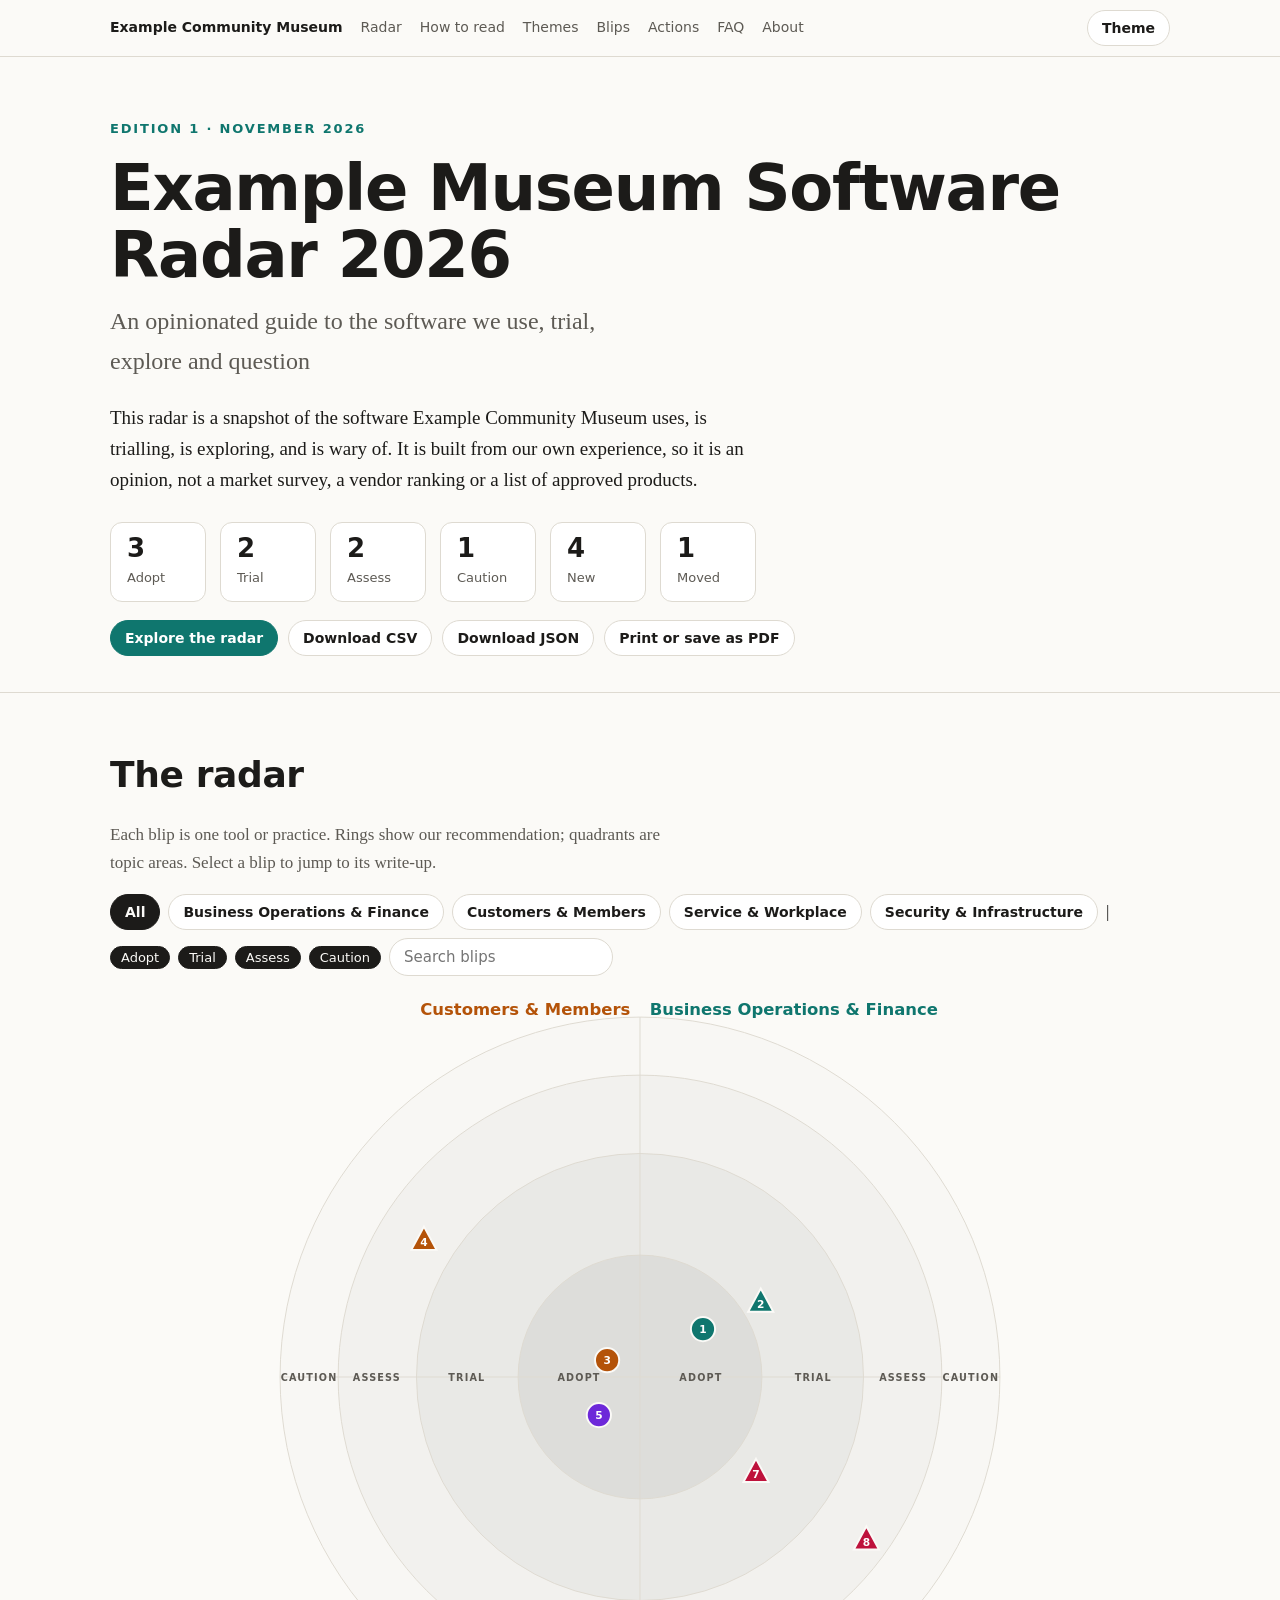
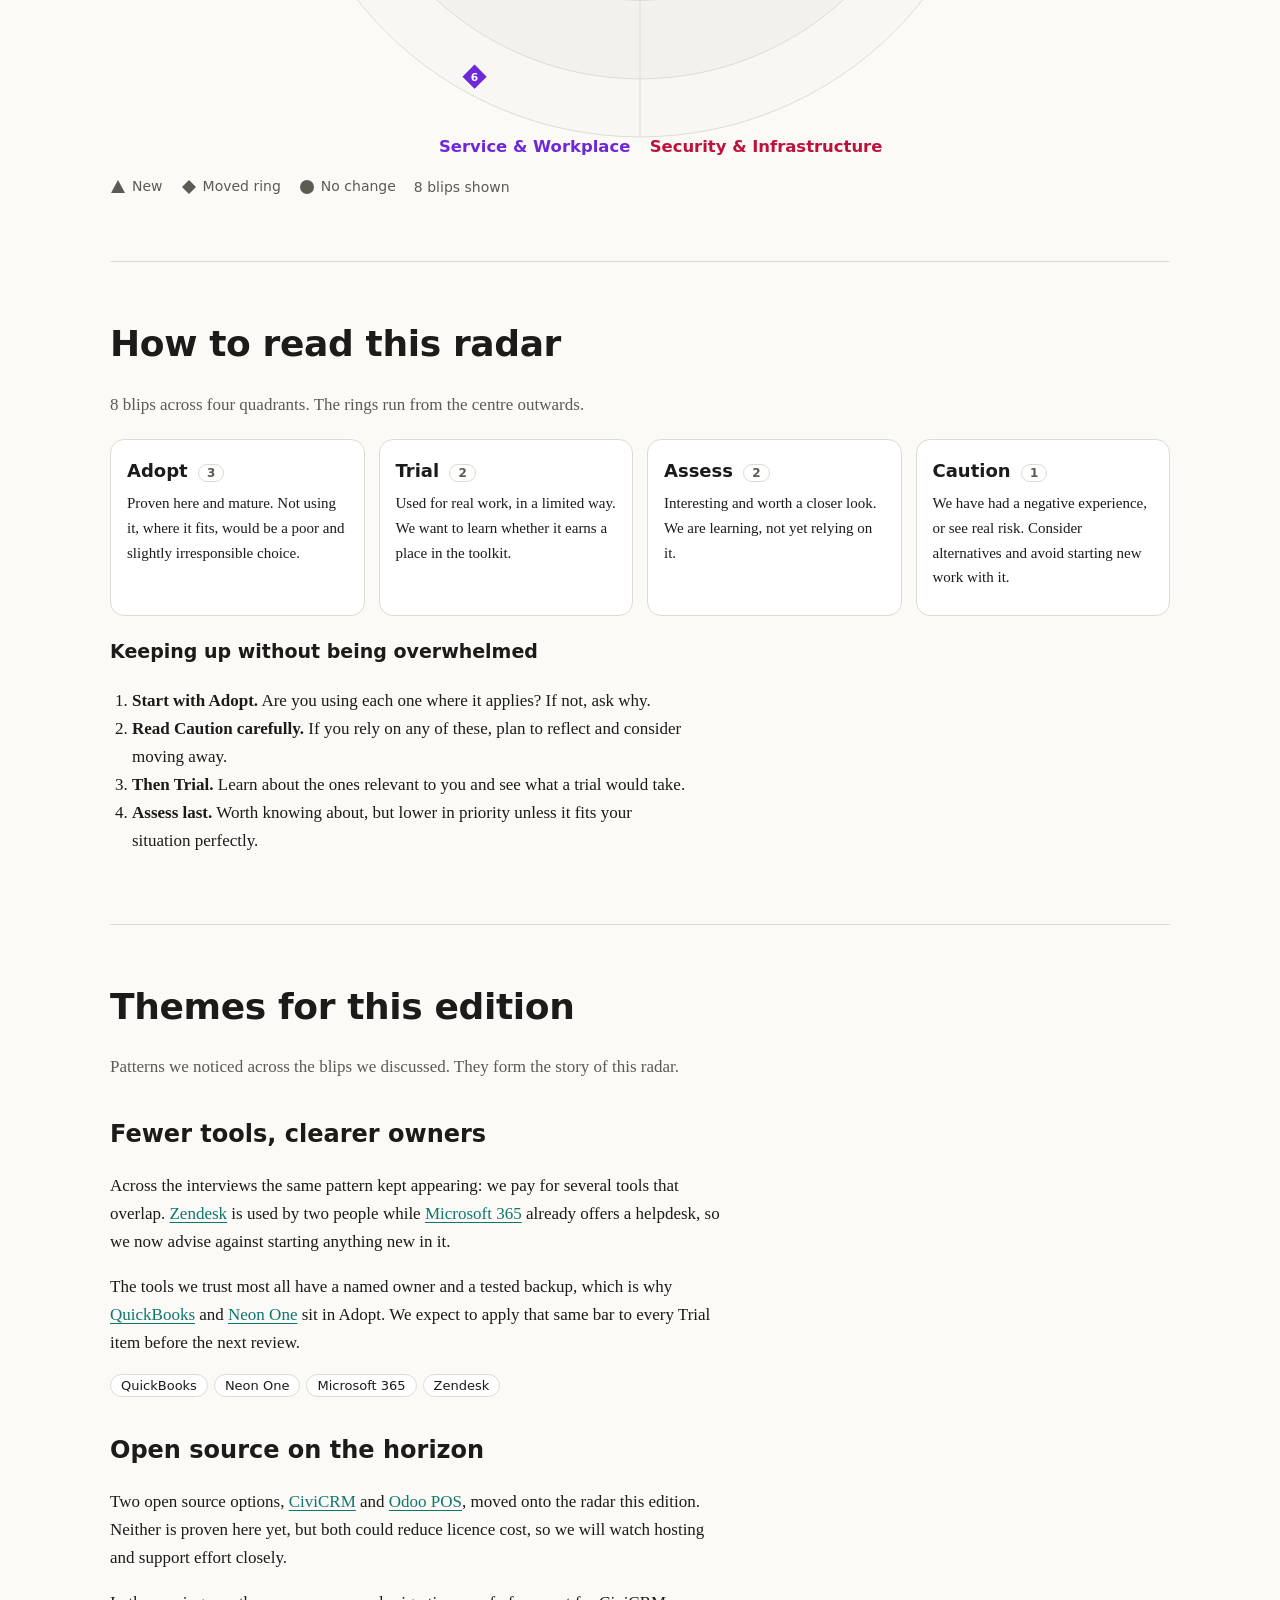
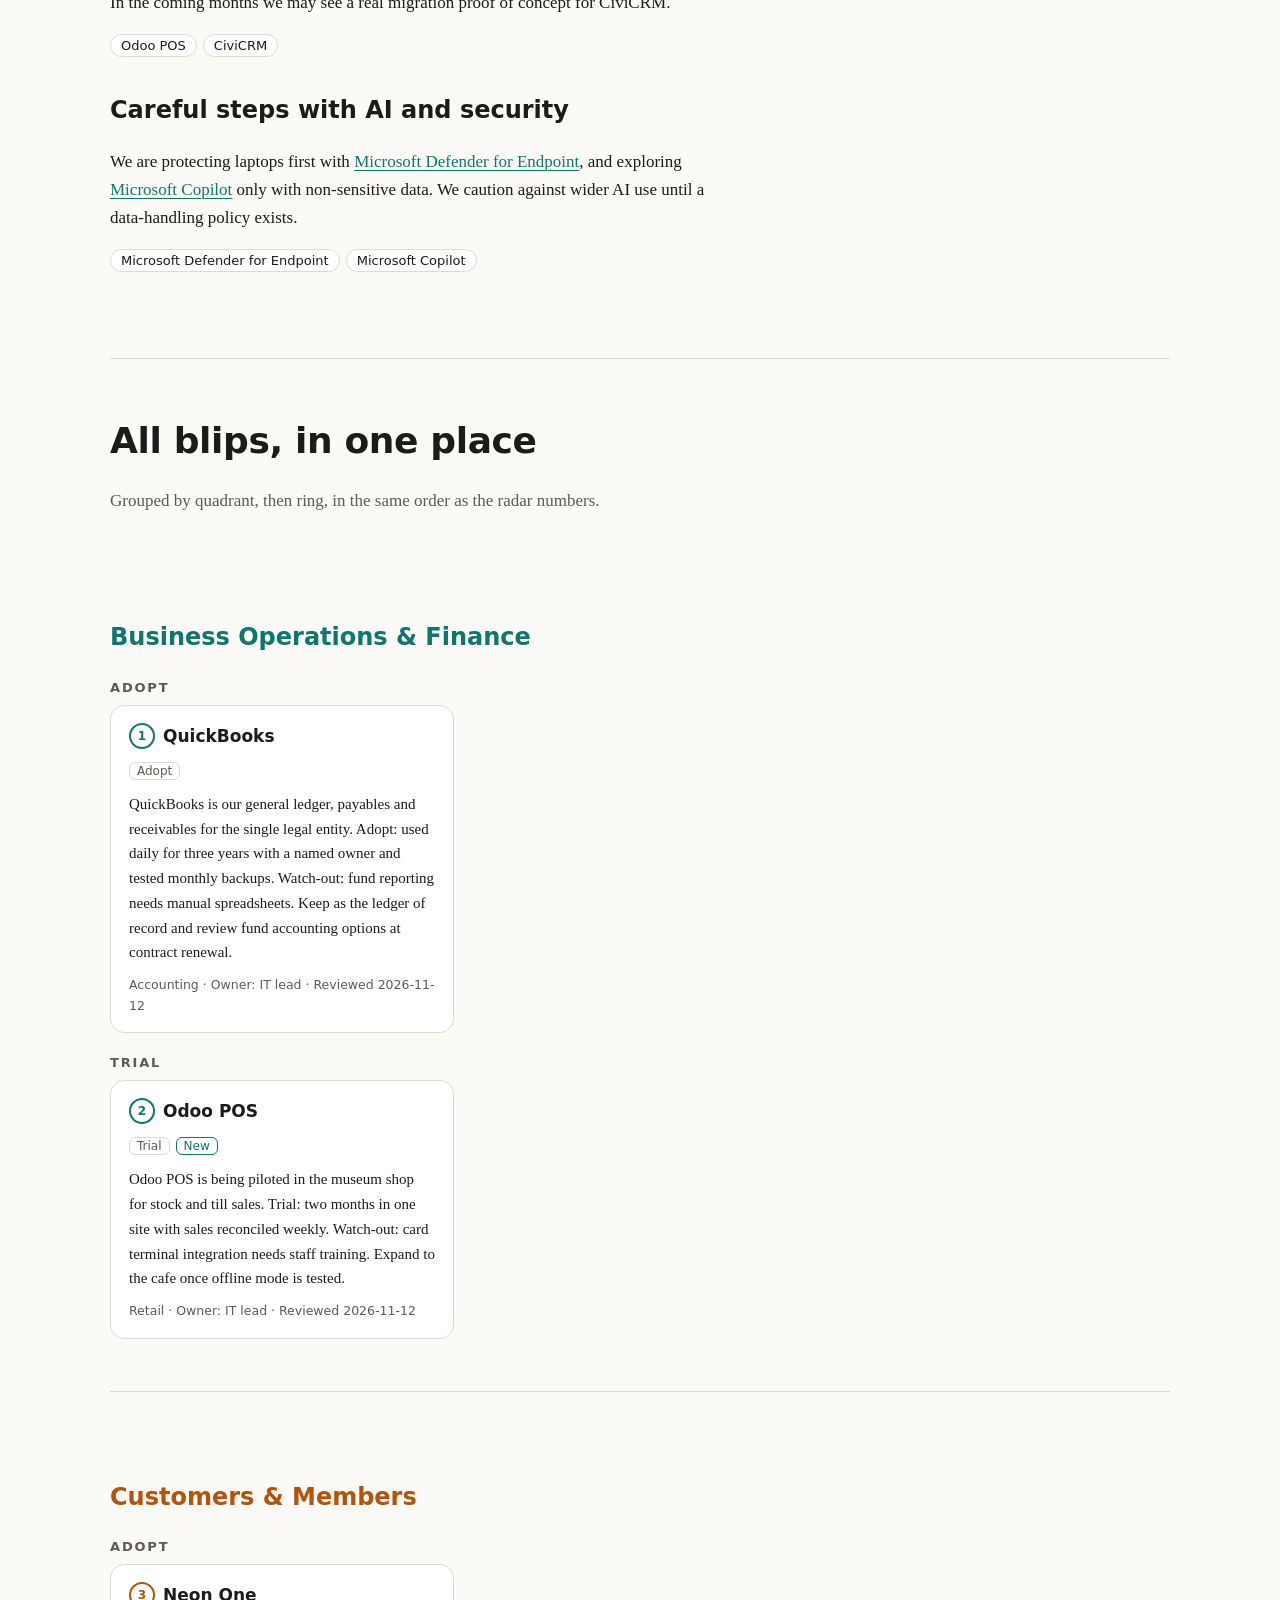
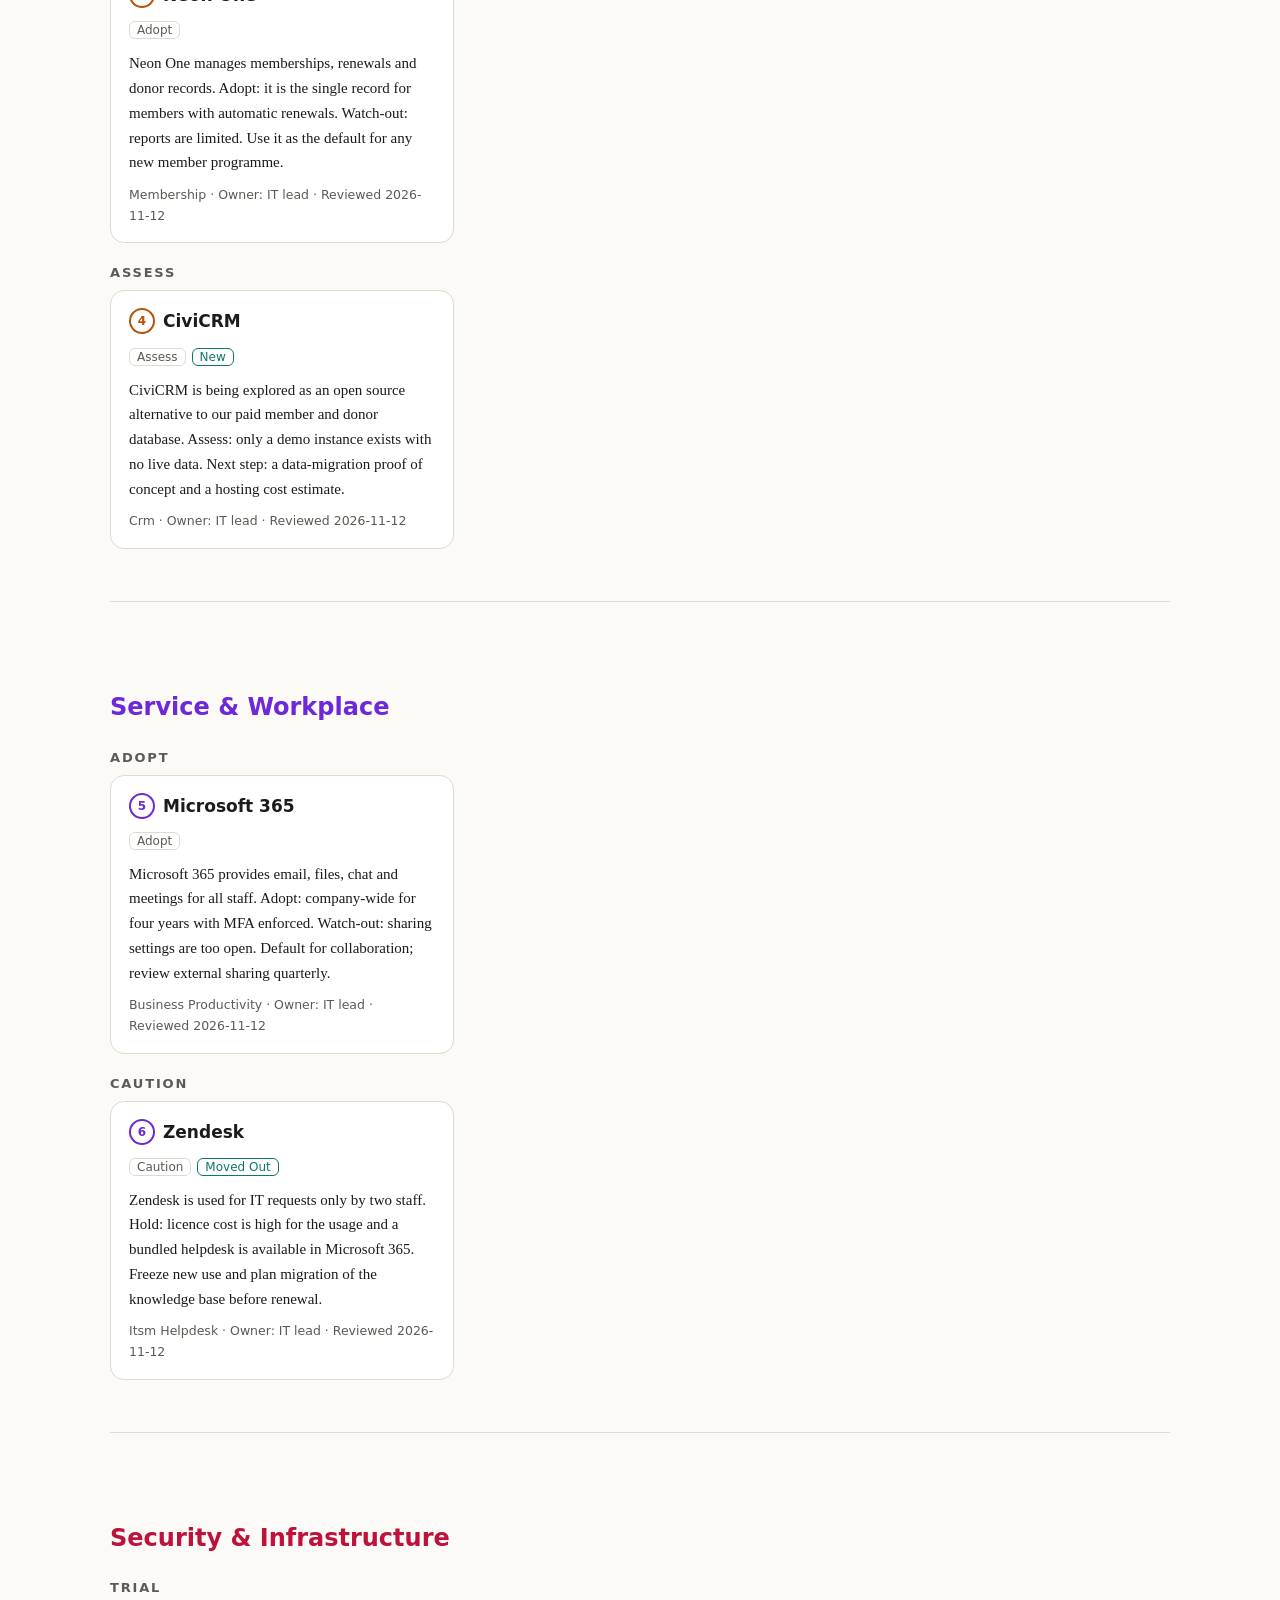
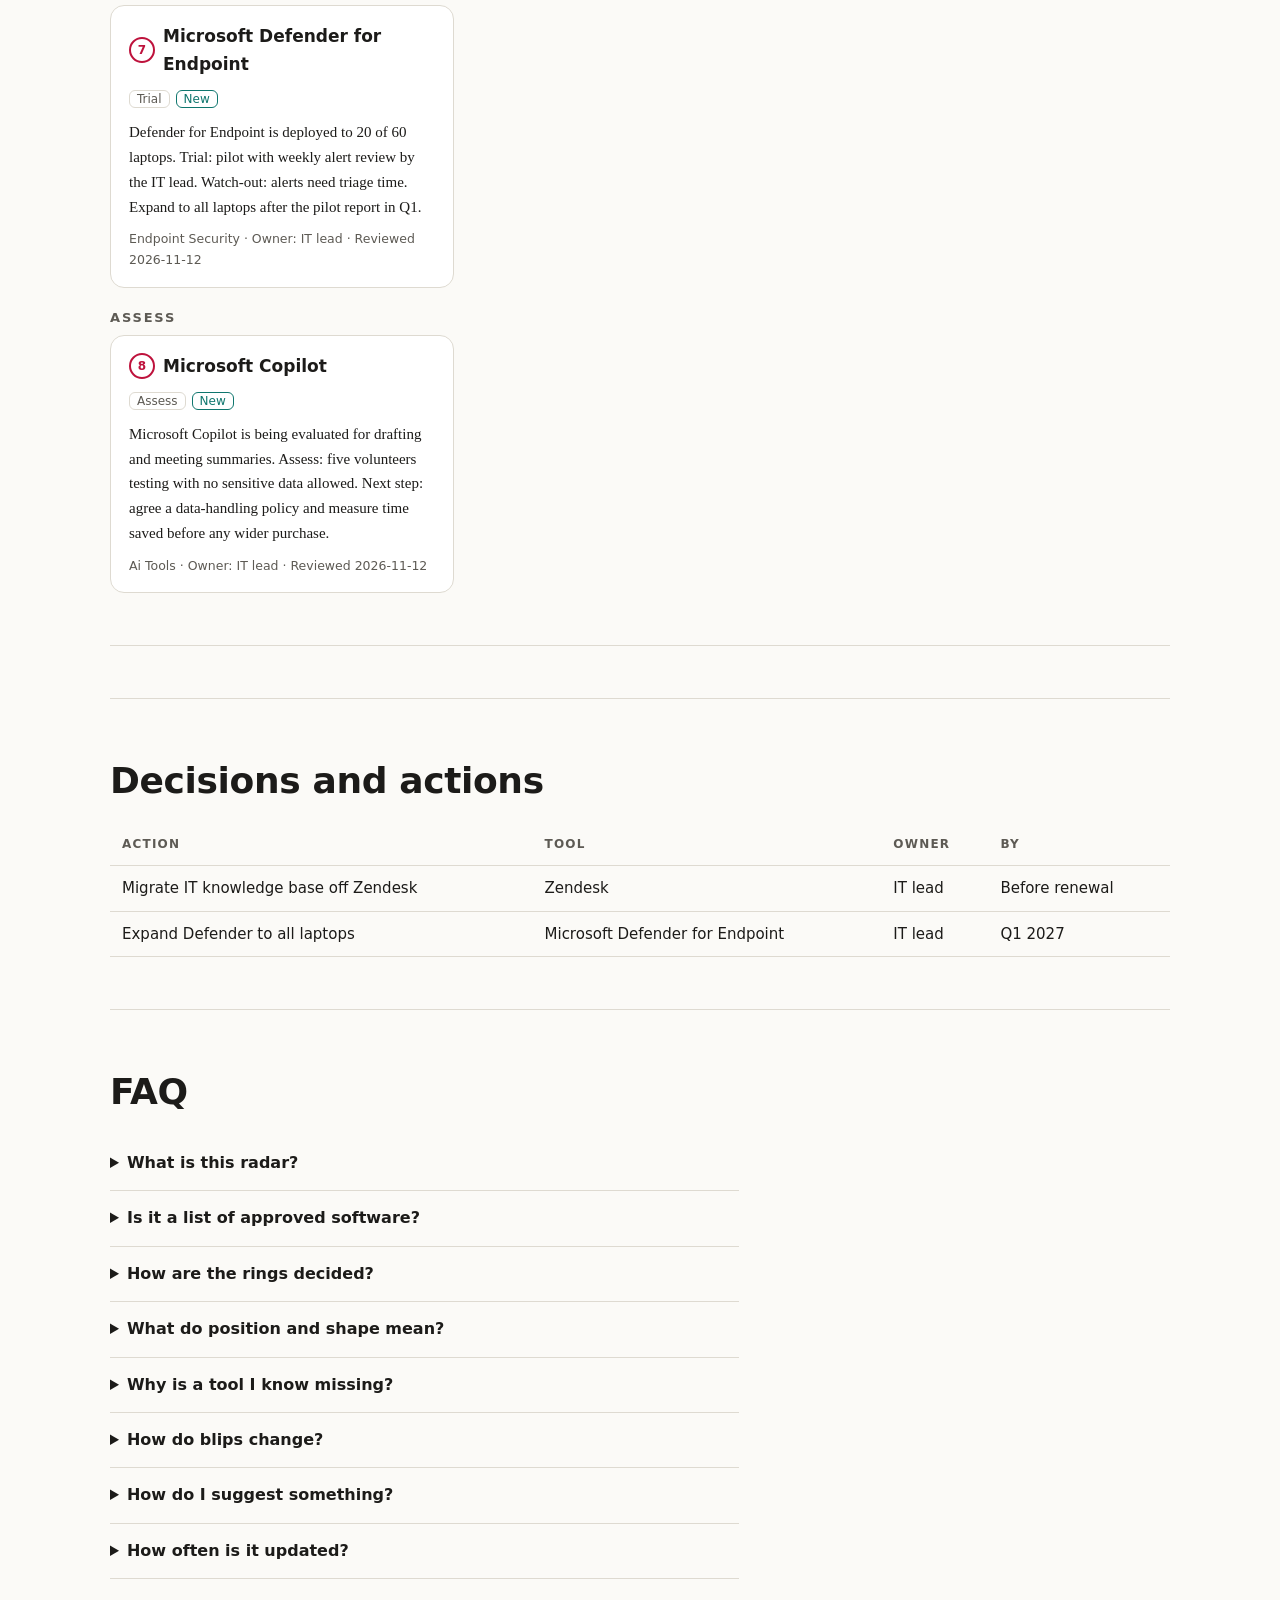
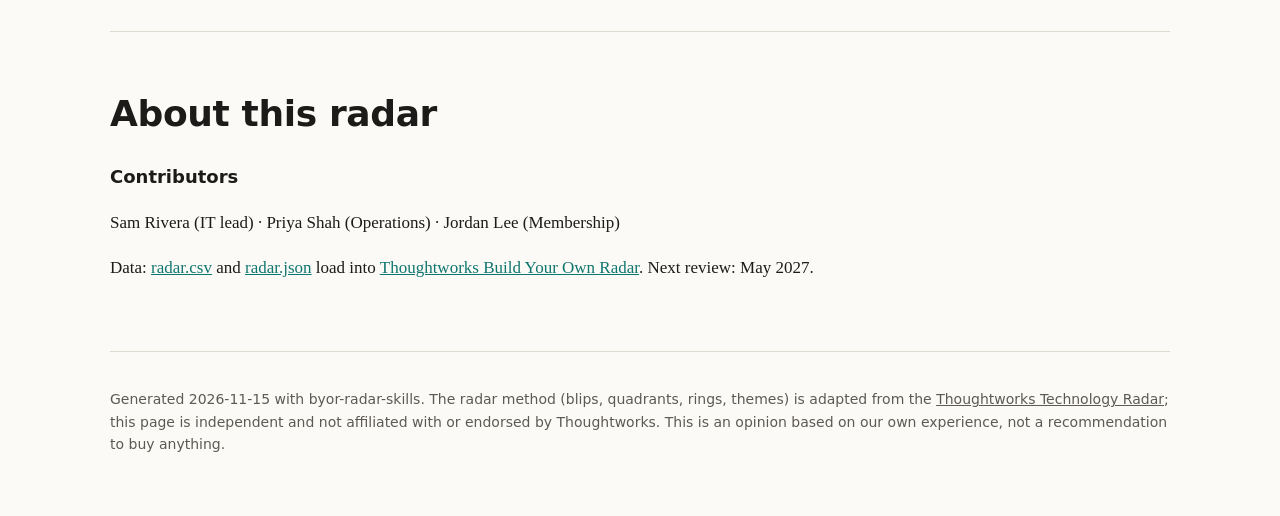
==== examples/output/index.html @ 9b350b37 "Initial commit" ====
<!doctype html>
<html lang="en"><head><meta charset="utf-8"><meta name="viewport" content="width=device-width, initial-scale=1">
<title>Example Museum Software Radar 2026</title><meta name="description" content="An opinionated guide to the software we use, trial, explore and question"><meta name="color-scheme" content="light dark"><meta http-equiv="Content-Security-Policy" content="default-src 'none'; script-src 'sha256-ISsYRESbilBfrQJ2aIbtMXqzDHQmeWij6gj+LMglcDM='; style-src 'unsafe-inline'; img-src data:; base-uri 'none'; form-action 'none'"><meta name="robots" content="noindex, nofollow">
<!-- Generated 2026-11-15 by byor-radar-skills. Method inspired by the Thoughtworks Technology Radar (https://www.thoughtworks.com/radar/faq). Not affiliated with Thoughtworks. -->
<style>
:root{--bg:#fbfaf7;--ink:#1c1b19;--mute:#5d5a54;--line:#dedad1;--card:#fff;--accent:#0f766e;--q0:#0f766e;--q1:#b45309;--q2:#6d28d9;--q3:#be123c;--bi:#fff;--band0:#0000000d;--band1:#00000009;--band2:#00000006;--band3:#00000003}
:root[data-theme=dark]{--bg:#12110f;--ink:#f1eee8;--mute:#a8a39a;--line:#35322d;--card:#1a1815;--q0:#5eead4;--q1:#fbbf24;--q2:#c4b5fd;--q3:#fda4af;--bi:#111;--band0:#ffffff14;--band1:#ffffff0e;--band2:#ffffff09;--band3:#ffffff05}
@media(prefers-color-scheme:dark){:root:not([data-theme=light]){--bg:#12110f;--ink:#f1eee8;--mute:#a8a39a;--line:#35322d;--card:#1a1815;--q0:#5eead4;--q1:#fbbf24;--q2:#c4b5fd;--q3:#fda4af;--bi:#111;--band0:#ffffff14;--band1:#ffffff0e;--band2:#ffffff09;--band3:#ffffff05}}
*{box-sizing:border-box}html{scroll-behavior:smooth;scroll-padding-top:64px}body{margin:0;background:var(--bg);color:var(--ink);font:17px/1.65 Georgia,"Iowan Old Style","Palatino Linotype",serif}
h1,h2,h3,h4,h5,.ui,button,nav,.tag,.meta,table,summary{font-family:system-ui,-apple-system,"Segoe UI",Roboto,sans-serif}
a{color:var(--accent)}main,header .in,footer .in{max-width:1100px;margin:0 auto;padding:0 20px}
.skip{position:absolute;left:-999px}.skip:focus{left:12px;top:8px;background:var(--card);padding:6px 10px;z-index:9}
nav.top{position:sticky;top:0;z-index:5;background:color-mix(in srgb,var(--bg) 92%,transparent);backdrop-filter:blur(6px);border-bottom:1px solid var(--line);font-size:14px}
nav.top .in{display:flex;gap:18px;align-items:center;overflow-x:auto;white-space:nowrap;padding:10px 20px;max-width:1100px;margin:auto}nav.top a{text-decoration:none;color:var(--mute)}nav.top a:hover{color:var(--ink)}nav.top button{margin-left:auto}
header.hero{padding:64px 0 36px;border-bottom:1px solid var(--line)}.eyebrow{font:600 13px system-ui;letter-spacing:.14em;text-transform:uppercase;color:var(--accent)}
h1{font-size:clamp(34px,6vw,64px);line-height:1.05;margin:.3em 0 .2em;letter-spacing:-.02em}.tag-line{font-size:clamp(18px,2.4vw,24px);color:var(--mute);margin:0 0 20px;max-width:46ch}
.lede{color:var(--mute);max-width:68ch}.intro{max-width:68ch;font-size:19px}
.btns{display:flex;gap:10px;flex-wrap:wrap;margin-top:18px}.btn,button{font:600 14px system-ui;border:1px solid var(--line);background:var(--card);color:var(--ink);padding:9px 14px;border-radius:999px;cursor:pointer;text-decoration:none}.btn.pri{background:var(--accent);border-color:var(--accent);color:#fff}
h2{font-size:clamp(26px,3.4vw,36px);margin:0 0 .4em;letter-spacing:-.01em}section{padding:52px 0;border-bottom:1px solid var(--line)}
.stats{display:flex;gap:14px;flex-wrap:wrap;margin:26px 0 0}.stat{border:1px solid var(--line);border-radius:12px;padding:10px 16px;background:var(--card);min-width:96px}.stat b{display:block;font:700 26px system-ui}.stat span{font:13px system-ui;color:var(--mute)}
.tools{display:flex;gap:8px;flex-wrap:wrap;align-items:center;margin:10px 0 14px}.tab.on,.chip.tog.on{background:var(--ink);color:var(--bg);border-color:var(--ink)}.chip.tog{font-weight:500}
input[type=search]{font:15px system-ui;padding:9px 14px;border-radius:999px;border:1px solid var(--line);background:var(--card);color:var(--ink);min-width:200px}
.radarwrap{display:grid;grid-template-columns:minmax(0,1fr);gap:18px}#radar{width:100%;height:auto;max-height:86vh;background:transparent}
.band{stroke:var(--line);stroke-width:1}.b0{fill:var(--band0)}.b1{fill:var(--band1)}.b2{fill:var(--band2)}.b3{fill:var(--band3)}.axis{stroke:var(--line)}
.ringlbl{font:600 10px system-ui;fill:var(--mute);letter-spacing:.12em}.qlbl{font:700 17px system-ui}.qlbl.q0,.num.q0,.qh.q0{color:var(--q0);fill:var(--q0)}.qlbl.q1,.num.q1,.qh.q1{color:var(--q1);fill:var(--q1)}.qlbl.q2,.num.q2,.qh.q2{color:var(--q2);fill:var(--q2)}.qlbl.q3,.num.q3,.qh.q3{color:var(--q3);fill:var(--q3)}
.blip .sh{stroke:var(--bg);stroke-width:2}.blip.q0 .sh{fill:var(--q0)}.blip.q1 .sh{fill:var(--q1)}.blip.q2 .sh{fill:var(--q2)}.blip.q3 .sh{fill:var(--q3)}.blip text{font:700 11px system-ui;fill:var(--bi);text-anchor:middle;pointer-events:none}
.blip:hover .sh,.blip:focus .sh,.blip.hl .sh{stroke:var(--ink);stroke-width:3}.hide{display:none!important}
.legend{display:flex;gap:18px;flex-wrap:wrap;font:14px system-ui;color:var(--mute);align-items:center}.legend svg{vertical-align:middle;margin-right:6px}
.ringcards{list-style:none;padding:0;margin:20px 0;display:grid;grid-template-columns:repeat(auto-fit,minmax(230px,1fr));gap:14px}.ringcard{border:1px solid var(--line);background:var(--card);border-radius:14px;padding:16px}.ringcard h3{margin:0 0 6px;font-size:18px}.ringcard p{margin:.2em 0 .6em;font-size:15px}.ringcard ul{margin:0;padding-left:18px;font-size:14px;color:var(--mute)}.count{font:600 12px system-ui;color:var(--mute);border:1px solid var(--line);border-radius:99px;padding:1px 8px;margin-left:4px}
.theme{max-width:72ch;margin:34px 0}.theme h3{font-size:24px;margin:0 0 .4em}.bliplink{text-decoration-thickness:1px;text-underline-offset:3px}.chips{display:flex;gap:6px;flex-wrap:wrap}.chip{font:500 13px system-ui;border:1px solid var(--line);border-radius:99px;padding:3px 10px;text-decoration:none;color:var(--ink);background:var(--card)}
.qh{font-size:24px;margin:34px 0 4px}.rh{font:700 13px system-ui;letter-spacing:.14em;text-transform:uppercase;color:var(--mute);margin:22px 0 10px}.grid{display:grid;grid-template-columns:repeat(auto-fill,minmax(290px,1fr));gap:14px}
.card{border:1px solid var(--line);background:var(--card);border-radius:14px;padding:16px 18px;scroll-margin-top:80px}.card:target{outline:3px solid var(--accent)}.card h5{font-size:17px;margin:0 0 6px;display:flex;gap:8px;align-items:center}
.num{display:inline-grid;place-items:center;min-width:26px;height:26px;border-radius:99px;border:2px solid currentColor;font:700 12px system-ui}.tags{margin:0 0 8px}.tag{font-size:12px;border:1px solid var(--line);border-radius:6px;padding:1px 7px;margin-right:6px;color:var(--mute)}.tag.st{color:var(--accent);border-color:var(--accent)}
.desc{font-size:15px}.desc p{margin:.3em 0}.meta{font-size:12.5px;color:var(--mute);margin:10px 0 0}
.scroll{overflow-x:auto}table{border-collapse:collapse;width:100%;font-size:15px}th,td{text-align:left;padding:10px 12px;border-bottom:1px solid var(--line)}th{font-size:12px;letter-spacing:.1em;text-transform:uppercase;color:var(--mute)}
ol.keep{max-width:68ch;padding-left:22px}details{border-bottom:1px solid var(--line);max-width:74ch}summary{cursor:pointer;padding:14px 0;font-weight:600;font-size:16px}details p{margin:0 0 16px}
footer{padding:36px 0 60px;color:var(--mute);font:14px/1.6 system-ui}footer a{color:inherit}
:focus-visible{outline:3px solid var(--accent);outline-offset:2px}
@media print{nav.top,.tools,.btns,.skip,#radarctl{display:none!important}body{background:#fff;color:#000;font-size:12pt}section{padding:18pt 0;break-inside:auto}.card{break-inside:avoid}details{display:block}details>*{display:block}#radar{max-height:none}}
@media(prefers-reduced-motion:reduce){html{scroll-behavior:auto}}
</style></head><body>
<a class="skip" href="#radar-sec">Skip to the radar</a>
<nav class="top"><div class="in"><strong class="ui">Example Community Museum</strong><a href="#radar-sec">Radar</a><a href="#how">How to read</a><a href="#themes">Themes</a><a href="#blips">Blips</a><a href="#actions">Actions</a><a href="#faq">FAQ</a><a href="#about">About</a><button id="theme" type="button" aria-label="Toggle light or dark theme">Theme</button></div></nav>
<header class="hero"><div class="in"><div class="eyebrow">Edition 1 · November 2026</div><h1>Example Museum Software Radar 2026</h1><p class="tag-line">An opinionated guide to the software we use, trial, explore and question</p><p class="intro">This radar is a snapshot of the software Example Community Museum uses, is trialling, is exploring, and is wary of. It is built from our own experience, so it is an opinion, not a market survey, a vendor ranking or a list of approved products.</p>
<div class="stats"><div class="stat"><b>3</b><span>Adopt</span></div><div class="stat"><b>2</b><span>Trial</span></div><div class="stat"><b>2</b><span>Assess</span></div><div class="stat"><b>1</b><span>Caution</span></div><div class="stat"><b>4</b><span>New</span></div><div class="stat"><b>1</b><span>Moved</span></div></div>
<div class="btns"><a class="btn pri" href="#radar-sec">Explore the radar</a><a class="btn" href="[data-uri]" download="radar.csv">Download CSV</a><a class="btn" href="[data-uri]" download="radar.json">Download JSON</a><button class="btn" id="print" type="button">Print or save as PDF</button></div></div></header>
<main>
<section id="radar-sec"><h2>The radar</h2><p class="lede">Each blip is one tool or practice. Rings show our recommendation; quadrants are topic areas. Select a blip to jump to its write-up.</p>
<div id="radarctl" class="tools" role="toolbar" aria-label="Filter the radar"><button class="tab on" data-view="all">All</button><button class="tab" data-view="0">Business Operations &amp; Finance</button><button class="tab" data-view="1">Customers &amp; Members</button><button class="tab" data-view="2">Service &amp; Workplace</button><button class="tab" data-view="3">Security &amp; Infrastructure</button><span aria-hidden="true">|</span><button class="chip tog on" data-ring="adopt">Adopt</button><button class="chip tog on" data-ring="trial">Trial</button><button class="chip tog on" data-ring="assess">Assess</button><button class="chip tog on" data-ring="hold">Caution</button><input id="q" type="search" placeholder="Search blips" aria-label="Search blips"></div>
<div class="radarwrap"><svg id="radar" viewBox="0 0 800 800" role="group" aria-label="Radar chart; the same content is listed below" xmlns="http://www.w3.org/2000/svg">
<circle cx="400" cy="400" r="372" class="band b3"/>
<circle cx="400" cy="400" r="312" class="band b2"/>
<circle cx="400" cy="400" r="231" class="band b1"/>
<circle cx="400" cy="400" r="126" class="band b0"/>
<line x1="28" y1="400" x2="772" y2="400" class="axis"/><line x1="400" y1="28" x2="400" y2="772" class="axis"/>
<text x="463" y="404" class="ringlbl" text-anchor="middle">ADOPT</text>
<text x="337" y="404" class="ringlbl" text-anchor="middle">ADOPT</text>
<text x="579" y="404" class="ringlbl" text-anchor="middle">TRIAL</text>
<text x="221" y="404" class="ringlbl" text-anchor="middle">TRIAL</text>
<text x="672" y="404" class="ringlbl" text-anchor="middle">ASSESS</text>
<text x="128" y="404" class="ringlbl" text-anchor="middle">ASSESS</text>
<text x="742" y="404" class="ringlbl" text-anchor="middle">CAUTION</text>
<text x="58" y="404" class="ringlbl" text-anchor="middle">CAUTION</text>
<text x="410" y="26" text-anchor="start" class="qlbl q0">Business Operations &amp; Finance</text>
<text x="390" y="26" text-anchor="end" class="qlbl q1">Customers &amp; Members</text>
<text x="390" y="788" text-anchor="end" class="qlbl q2">Service &amp; Workplace</text>
<text x="410" y="788" text-anchor="start" class="qlbl q3">Security &amp; Infrastructure</text>
<a href="#b-quickbooks" class="blip q0" data-q="0" data-ring="adopt" data-name="quickbooks"><title>1. QuickBooks (Adopt)</title><circle cx="465.1" cy="350.5" r="12.5" class="sh"/><text x="465.1" y="354.5">1</text></a>
<a href="#b-odoo-pos" class="blip q0" data-q="0" data-ring="trial" data-name="odoo pos"><title>2. Odoo POS (Trial)</title><path d="M524.8 308.5 L537.8 332.5 L511.8 332.5Z" class="sh"/><text x="524.8" y="328.5">2</text></a>
<a href="#b-neon-one" class="blip q1" data-q="1" data-ring="adopt" data-name="neon one"><title>3. Neon One (Adopt)</title><circle cx="366.0" cy="382.6" r="12.5" class="sh"/><text x="366.0" y="386.6">3</text></a>
<a href="#b-civicrm" class="blip q1" data-q="1" data-ring="assess" data-name="civicrm"><title>4. CiviCRM (Assess)</title><path d="M176.7 244.6 L189.7 268.6 L163.7 268.6Z" class="sh"/><text x="176.7" y="264.6">4</text></a>
<a href="#b-microsoft-365" class="blip q2" data-q="2" data-ring="adopt" data-name="microsoft 365"><title>5. Microsoft 365 (Adopt)</title><circle cx="357.5" cy="439.4" r="12.5" class="sh"/><text x="357.5" y="443.4">5</text></a>
<a href="#b-zendesk" class="blip q2" data-q="2" data-ring="hold" data-name="zendesk"><title>6. Zendesk (Caution)</title><path d="M229.0 695.8 L243.0 709.8 L229.0 723.8 L215.0 709.8Z" class="sh"/><text x="229.0" y="713.8">6</text></a>
<a href="#b-microsoft-defender-for-endpoint" class="blip q3" data-q="3" data-ring="trial" data-name="microsoft defender for endpoint"><title>7. Microsoft Defender for Endpoint (Trial)</title><path d="M519.9 484.6 L532.9 508.6 L506.9 508.6Z" class="sh"/><text x="519.9" y="504.6">7</text></a>
<a href="#b-microsoft-copilot" class="blip q3" data-q="3" data-ring="assess" data-name="microsoft copilot"><title>8. Microsoft Copilot (Assess)</title><path d="M634.0 554.3 L647.0 578.3 L621.0 578.3Z" class="sh"/><text x="634.0" y="574.3">8</text></a>
</svg></div>
<p class="legend" aria-label="Legend"><span><svg width="16" height="16"><path d="M8 1L15 14H1Z" fill="currentColor"/></svg>New</span><span><svg width="16" height="16"><path d="M8 1L15 8L8 15L1 8Z" fill="currentColor"/></svg>Moved ring</span><span><svg width="16" height="16"><circle cx="8" cy="8" r="7" fill="currentColor"/></svg>No change</span><span id="shown" class="ui"></span></p></section>
<section id="how"><h2>How to read this radar</h2><p class="lede">8 blips across four quadrants. The rings run from the centre outwards.</p><ul class="ringcards"><li class="ringcard r0"><h3>Adopt <span class="count">3</span></h3><p>Proven here and mature. Not using it, where it fits, would be a poor and slightly irresponsible choice.</p></li><li class="ringcard r1"><h3>Trial <span class="count">2</span></h3><p>Used for real work, in a limited way. We want to learn whether it earns a place in the toolkit.</p></li><li class="ringcard r2"><h3>Assess <span class="count">2</span></h3><p>Interesting and worth a closer look. We are learning, not yet relying on it.</p></li><li class="ringcard r3"><h3>Caution <span class="count">1</span></h3><p>We have had a negative experience, or see real risk. Consider alternatives and avoid starting new work with it.</p></li></ul>
<h3 class="ui" style="font-size:19px">Keeping up without being overwhelmed</h3><ol class="keep"><li><b>Start with Adopt.</b> Are you using each one where it applies? If not, ask why.</li><li><b>Read Caution carefully.</b> If you rely on any of these, plan to reflect and consider moving away.</li><li><b>Then Trial.</b> Learn about the ones relevant to you and see what a trial would take.</li><li><b>Assess last.</b> Worth knowing about, but lower in priority unless it fits your situation perfectly.</li></ol></section>

<section id="themes"><h2>Themes for this edition</h2><p class="lede">Patterns we noticed across the blips we discussed. They form the story of this radar.</p><article class="theme"><h3>Fewer tools, clearer owners</h3><p>Across the interviews the same pattern kept appearing: we pay for several tools that overlap. <a class="bliplink" href="#b-zendesk">Zendesk</a> is used by two people while <a class="bliplink" href="#b-microsoft-365">Microsoft 365</a> already offers a helpdesk, so we now advise against starting anything new in it.</p><p>The tools we trust most all have a named owner and a tested backup, which is why <a class="bliplink" href="#b-quickbooks">QuickBooks</a> and <a class="bliplink" href="#b-neon-one">Neon One</a> sit in Adopt. We expect to apply that same bar to every Trial item before the next review.</p><p class="chips"><a class="chip" href="#b-quickbooks">QuickBooks</a><a class="chip" href="#b-neon-one">Neon One</a><a class="chip" href="#b-microsoft-365">Microsoft 365</a><a class="chip" href="#b-zendesk">Zendesk</a></p></article><article class="theme"><h3>Open source on the horizon</h3><p>Two open source options, <a class="bliplink" href="#b-civicrm">CiviCRM</a> and <a class="bliplink" href="#b-odoo-pos">Odoo POS</a>, moved onto the radar this edition. Neither is proven here yet, but both could reduce licence cost, so we will watch hosting and support effort closely.</p><p>In the coming months we may see a real migration proof of concept for CiviCRM.</p><p class="chips"><a class="chip" href="#b-odoo-pos">Odoo POS</a><a class="chip" href="#b-civicrm">CiviCRM</a></p></article><article class="theme"><h3>Careful steps with AI and security</h3><p>We are protecting laptops first with <a class="bliplink" href="#b-microsoft-defender-for-endpoint">Microsoft Defender for Endpoint</a>, and exploring <a class="bliplink" href="#b-microsoft-copilot">Microsoft Copilot</a> only with non-sensitive data. We caution against wider AI use until a data-handling policy exists.</p><p class="chips"><a class="chip" href="#b-microsoft-defender-for-endpoint">Microsoft Defender for Endpoint</a><a class="chip" href="#b-microsoft-copilot">Microsoft Copilot</a></p></article></section>
<section id="blips"><h2>All blips, in one place</h2><p class="lede">Grouped by quadrant, then ring, in the same order as the radar numbers.</p><section class="qsec" data-q="0" id="q-business-ops"><h3 class="qh q0">Business Operations &amp; Finance</h3><h4 class="rh">Adopt</h4><div class="grid"><article class="card" id="b-quickbooks" data-q="0" data-ring="adopt" data-name="quickbooks"><h5><span class="num q0">1</span>QuickBooks</h5><p class="tags"><span class="tag">Adopt</span></p><div class="desc">QuickBooks is our general ledger, payables and receivables for the single legal entity. Adopt: used daily for three years with a named owner and tested monthly backups. Watch-out: fund reporting needs manual spreadsheets. Keep as the ledger of record and review fund accounting options at contract renewal.</div><p class="meta">Accounting · Owner: IT lead · Reviewed 2026-11-12</p></article></div><h4 class="rh">Trial</h4><div class="grid"><article class="card" id="b-odoo-pos" data-q="0" data-ring="trial" data-name="odoo pos"><h5><span class="num q0">2</span>Odoo POS</h5><p class="tags"><span class="tag">Trial</span><span class="tag st">New</span></p><div class="desc">Odoo POS is being piloted in the museum shop for stock and till sales. Trial: two months in one site with sales reconciled weekly. Watch-out: card terminal integration needs staff training. Expand to the cafe once offline mode is tested.</div><p class="meta">Retail · Owner: IT lead · Reviewed 2026-11-12</p></article></div></section><section class="qsec" data-q="1" id="q-customers-members"><h3 class="qh q1">Customers &amp; Members</h3><h4 class="rh">Adopt</h4><div class="grid"><article class="card" id="b-neon-one" data-q="1" data-ring="adopt" data-name="neon one"><h5><span class="num q1">3</span>Neon One</h5><p class="tags"><span class="tag">Adopt</span></p><div class="desc">Neon One manages memberships, renewals and donor records. Adopt: it is the single record for members with automatic renewals. Watch-out: reports are limited. Use it as the default for any new member programme.</div><p class="meta">Membership · Owner: IT lead · Reviewed 2026-11-12</p></article></div><h4 class="rh">Assess</h4><div class="grid"><article class="card" id="b-civicrm" data-q="1" data-ring="assess" data-name="civicrm"><h5><span class="num q1">4</span>CiviCRM</h5><p class="tags"><span class="tag">Assess</span><span class="tag st">New</span></p><div class="desc">CiviCRM is being explored as an open source alternative to our paid member and donor database. Assess: only a demo instance exists with no live data. Next step: a data-migration proof of concept and a hosting cost estimate.</div><p class="meta">Crm · Owner: IT lead · Reviewed 2026-11-12</p></article></div></section><section class="qsec" data-q="2" id="q-service-workplace"><h3 class="qh q2">Service &amp; Workplace</h3><h4 class="rh">Adopt</h4><div class="grid"><article class="card" id="b-microsoft-365" data-q="2" data-ring="adopt" data-name="microsoft 365"><h5><span class="num q2">5</span>Microsoft 365</h5><p class="tags"><span class="tag">Adopt</span></p><div class="desc">Microsoft 365 provides email, files, chat and meetings for all staff. Adopt: company-wide for four years with MFA enforced. Watch-out: sharing settings are too open. Default for collaboration; review external sharing quarterly.</div><p class="meta">Business Productivity · Owner: IT lead · Reviewed 2026-11-12</p></article></div><h4 class="rh">Caution</h4><div class="grid"><article class="card" id="b-zendesk" data-q="2" data-ring="hold" data-name="zendesk"><h5><span class="num q2">6</span>Zendesk</h5><p class="tags"><span class="tag">Caution</span><span class="tag st">Moved Out</span></p><div class="desc">Zendesk is used for IT requests only by two staff. Hold: licence cost is high for the usage and a bundled helpdesk is available in Microsoft 365. Freeze new use and plan migration of the knowledge base before renewal.</div><p class="meta">Itsm Helpdesk · Owner: IT lead · Reviewed 2026-11-12</p></article></div></section><section class="qsec" data-q="3" id="q-security-infra"><h3 class="qh q3">Security &amp; Infrastructure</h3><h4 class="rh">Trial</h4><div class="grid"><article class="card" id="b-microsoft-defender-for-endpoint" data-q="3" data-ring="trial" data-name="microsoft defender for endpoint"><h5><span class="num q3">7</span>Microsoft Defender for Endpoint</h5><p class="tags"><span class="tag">Trial</span><span class="tag st">New</span></p><div class="desc">Defender for Endpoint is deployed to 20 of 60 laptops. Trial: pilot with weekly alert review by the IT lead. Watch-out: alerts need triage time. Expand to all laptops after the pilot report in Q1.</div><p class="meta">Endpoint Security · Owner: IT lead · Reviewed 2026-11-12</p></article></div><h4 class="rh">Assess</h4><div class="grid"><article class="card" id="b-microsoft-copilot" data-q="3" data-ring="assess" data-name="microsoft copilot"><h5><span class="num q3">8</span>Microsoft Copilot</h5><p class="tags"><span class="tag">Assess</span><span class="tag st">New</span></p><div class="desc">Microsoft Copilot is being evaluated for drafting and meeting summaries. Assess: five volunteers testing with no sensitive data allowed. Next step: agree a data-handling policy and measure time saved before any wider purchase.</div><p class="meta">Ai Tools · Owner: IT lead · Reviewed 2026-11-12</p></article></div></section></section>
<section id="actions"><h2>Decisions and actions</h2><div class="scroll"><table><thead><tr><th>Action</th><th>Tool</th><th>Owner</th><th>By</th></tr></thead><tbody><tr><td>Migrate IT knowledge base off Zendesk</td><td>Zendesk</td><td>IT lead</td><td>Before renewal</td></tr><tr><td>Expand Defender to all laptops</td><td>Microsoft Defender for Endpoint</td><td>IT lead</td><td>Q1 2027</td></tr></tbody></table></div></section>
<section id="faq"><h2>FAQ</h2><details><summary>What is this radar?</summary><p>A snapshot of software at Example Community Museum, grouped into four quadrants and four rings. It records what we have actually experienced. It is not a market survey and makes no attempt to cover every product.</p></details><details><summary>Is it a list of approved software?</summary><p>No. It is a shared view that helps people prioritise learning and decisions. Settled tools we are happy with may be missing because nothing about them is changing.</p></details><details><summary>How are the rings decided?</summary><p>By discussion and evidence. A blip reaches Trial only with real use on real work. Adopt is reserved for things where not using them, in the right context, would be a poor choice. Caution means we have had a negative experience.</p></details><details><summary>What do position and shape mean?</summary><p>Quadrants are just topic areas; a blip’s angle inside its quadrant means nothing. Distance from the centre inside a ring does matter: closer to the inner edge means more confidence. Triangles are new this edition, diamonds moved ring, circles are unchanged.</p></details><details><summary>Why is a tool I know missing?</summary><p>No one nominated it, it did not change since last time, it was cut to keep the radar readable, or we covered a more general idea instead.</p></details><details><summary>How do blips change?</summary><p>Blips move between rings as our experience grows, and may be dropped after an edition if nothing new happened. Older editions stay in our archive and are not updated.</p></details><details><summary>How do I suggest something?</summary><p>Email the IT lead with the tool, what you used it for and how it went.</p></details><details><summary>How often is it updated?</summary><p>Twice a year. Next review: May 2027.</p></details></section>
<section id="about"><h2>About this radar</h2><h3 class="ui" style="font-size:18px">Contributors</h3><p>Sam Rivera (IT lead) · Priya Shah (Operations) · Jordan Lee (Membership)</p>

<p>Data: <a href="[data-uri]" download="radar.csv">radar.csv</a> and <a href="[data-uri]" download="radar.json">radar.json</a> load into <a href="https://www.thoughtworks.com/radar/byor" rel="noopener">Thoughtworks Build Your Own Radar</a>. Next review: May 2027.</p></section>
</main>
<footer><div class="in">Generated 2026-11-15 with byor-radar-skills. The radar method (blips, quadrants, rings, themes) is adapted from the <a href="https://www.thoughtworks.com/radar/faq" rel="noopener">Thoughtworks Technology Radar</a>; this page is independent and not affiliated with or endorsed by Thoughtworks. This is an opinion based on our own experience, not a recommendation to buy anything.</div></footer>
<script>
(()=>{const $=s=>[...document.querySelectorAll(s)],svg=document.getElementById('radar'),VB=[[400,0,400,400],[0,0,400,400],[0,400,400,400],[400,400,400,400]];
let view='all',rings=new Set($('.chip.tog').map(c=>c.dataset.ring)),term='';
const apply=()=>{let n=0;$('.blip,.card').forEach(e=>{const ok=(view==='all'||e.dataset.q===String(view))&&rings.has(e.dataset.ring)&&e.dataset.name.includes(term);e.classList.toggle('hide',!ok);if(ok&&e.classList.contains('blip'))n++});
$('.qsec').forEach(s=>s.classList.toggle('hide',view!=='all'&&s.dataset.q!==String(view)));
svg.setAttribute('viewBox',view==='all'?'0 0 800 800':VB[view].join(' '));const s=document.getElementById('shown');if(s)s.textContent=n+' blips shown'};
$('.tab').forEach(b=>b.onclick=()=>{view=b.dataset.view;$('.tab').forEach(x=>x.classList.toggle('on',x===b));apply()});
$('.chip.tog').forEach(b=>b.onclick=()=>{const r=b.dataset.ring;rings.has(r)?rings.delete(r):rings.add(r);b.classList.toggle('on');apply()});
document.getElementById('q').oninput=e=>{term=e.target.value.toLowerCase().trim();apply()};
$('.blip').forEach(b=>{const id=b.getAttribute('href');b.onmouseenter=()=>document.querySelector(id)?.classList.add('hl');b.onmouseleave=()=>document.querySelector(id)?.classList.remove('hl')});
document.getElementById('print').onclick=()=>print();const root=document.documentElement;document.getElementById('theme').onclick=()=>{const d=getComputedStyle(root).getPropertyValue('--bg').trim()==='#12110f';root.dataset.theme=d?'light':'dark'};
if(innerWidth<640){const t=$('.tab')[1];t&&t.click()}apply()})();
</script></body></html>
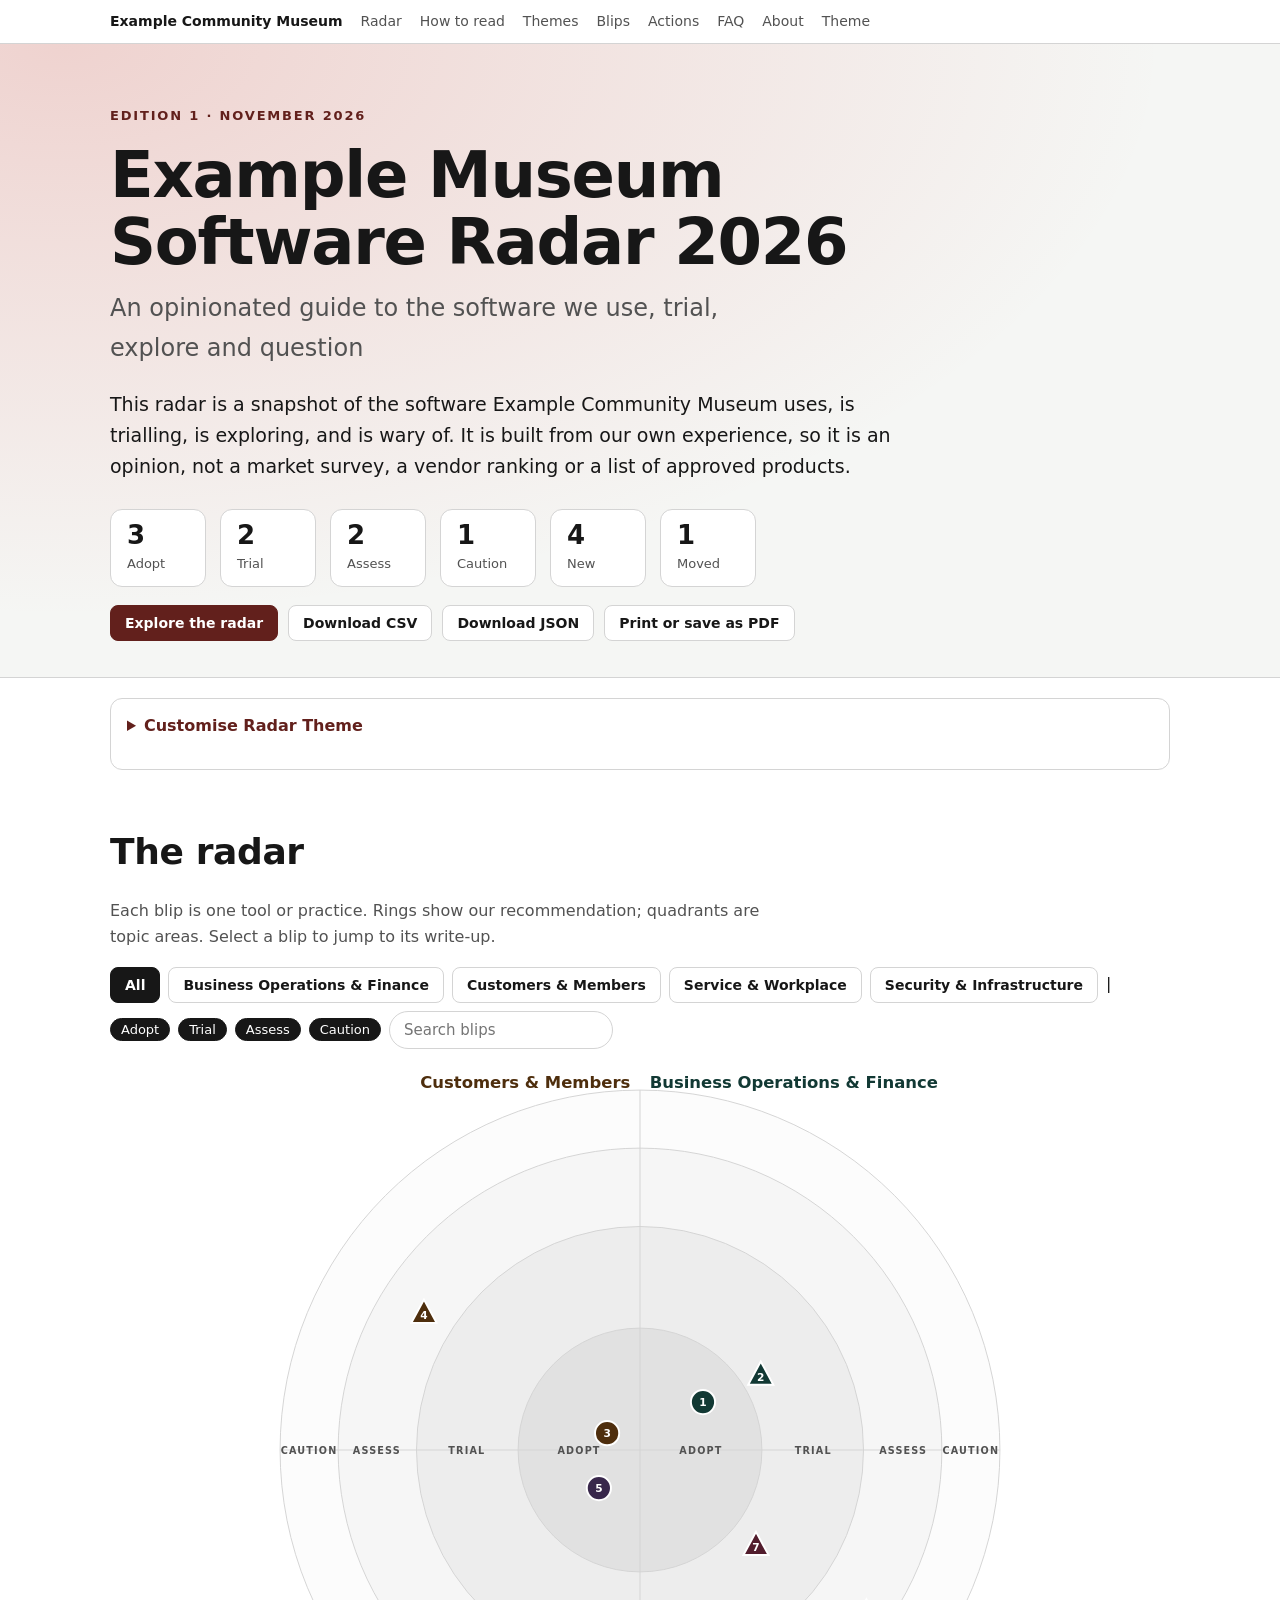
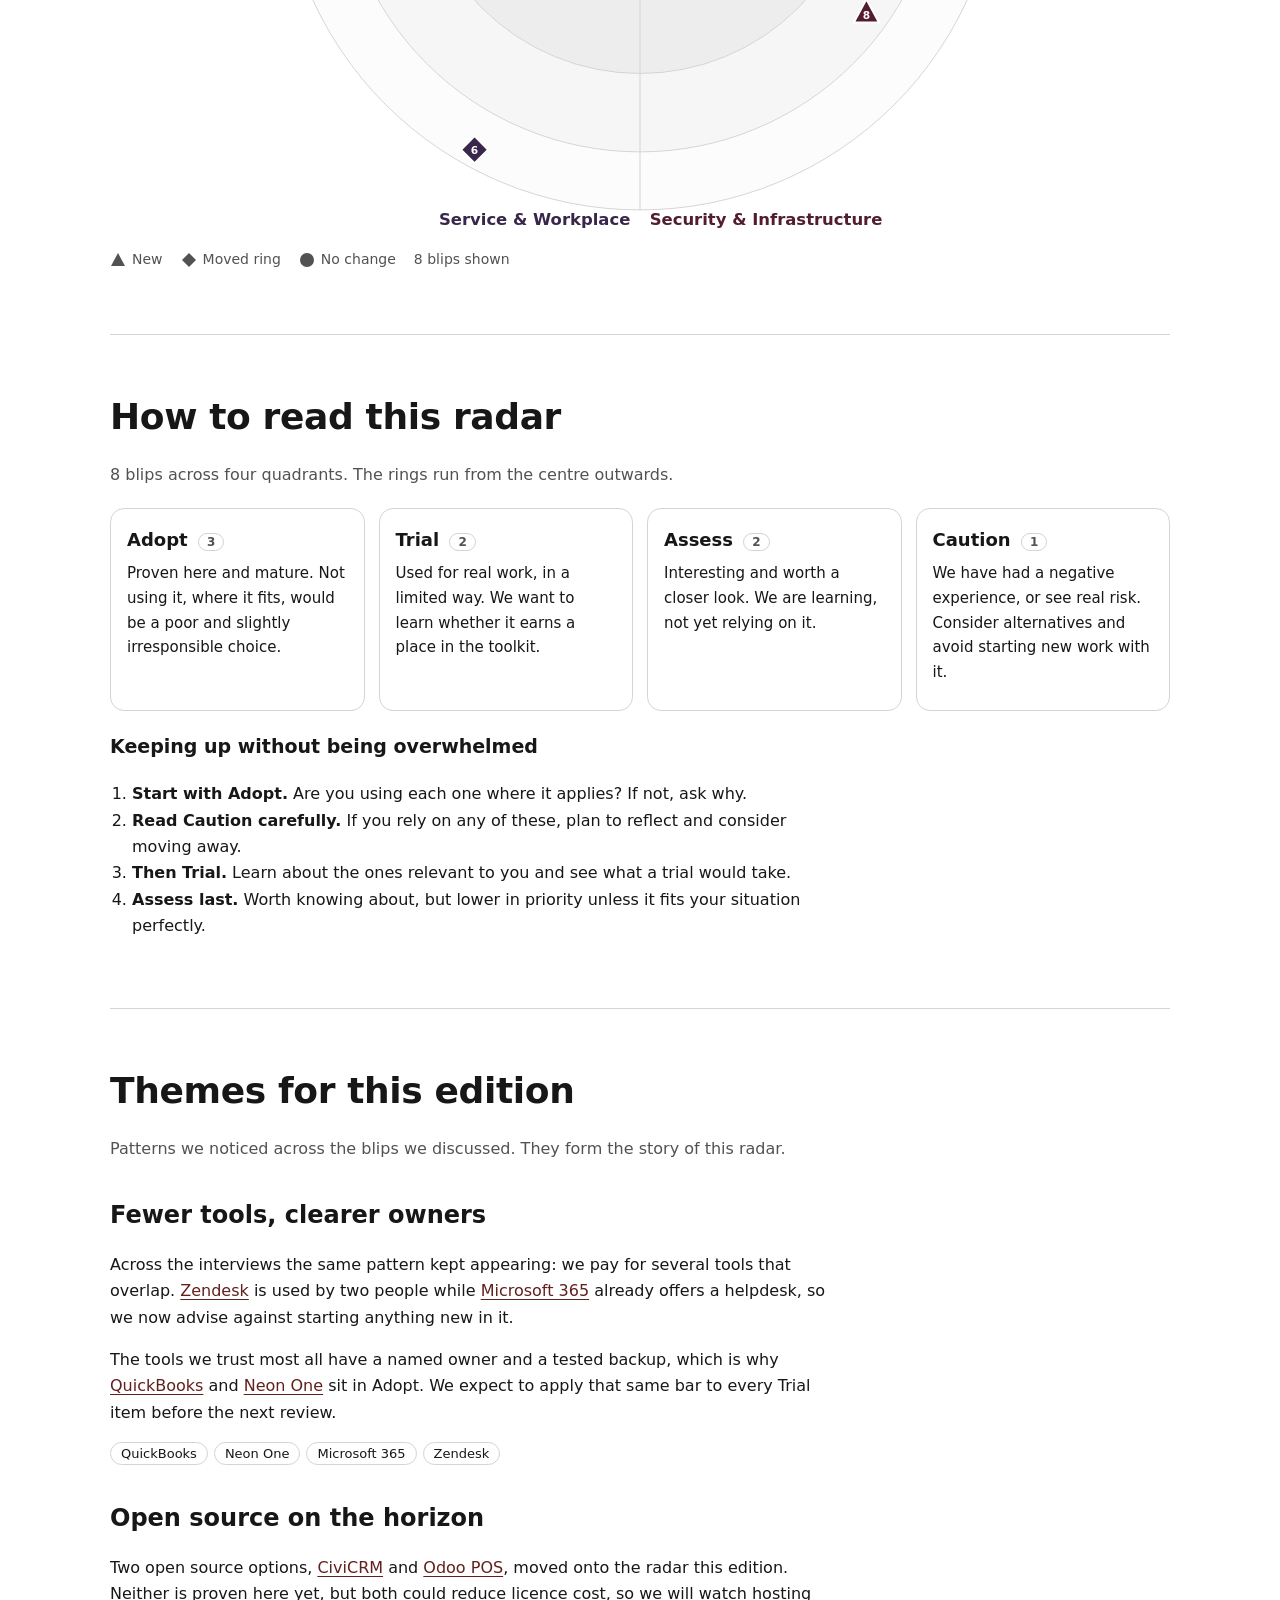
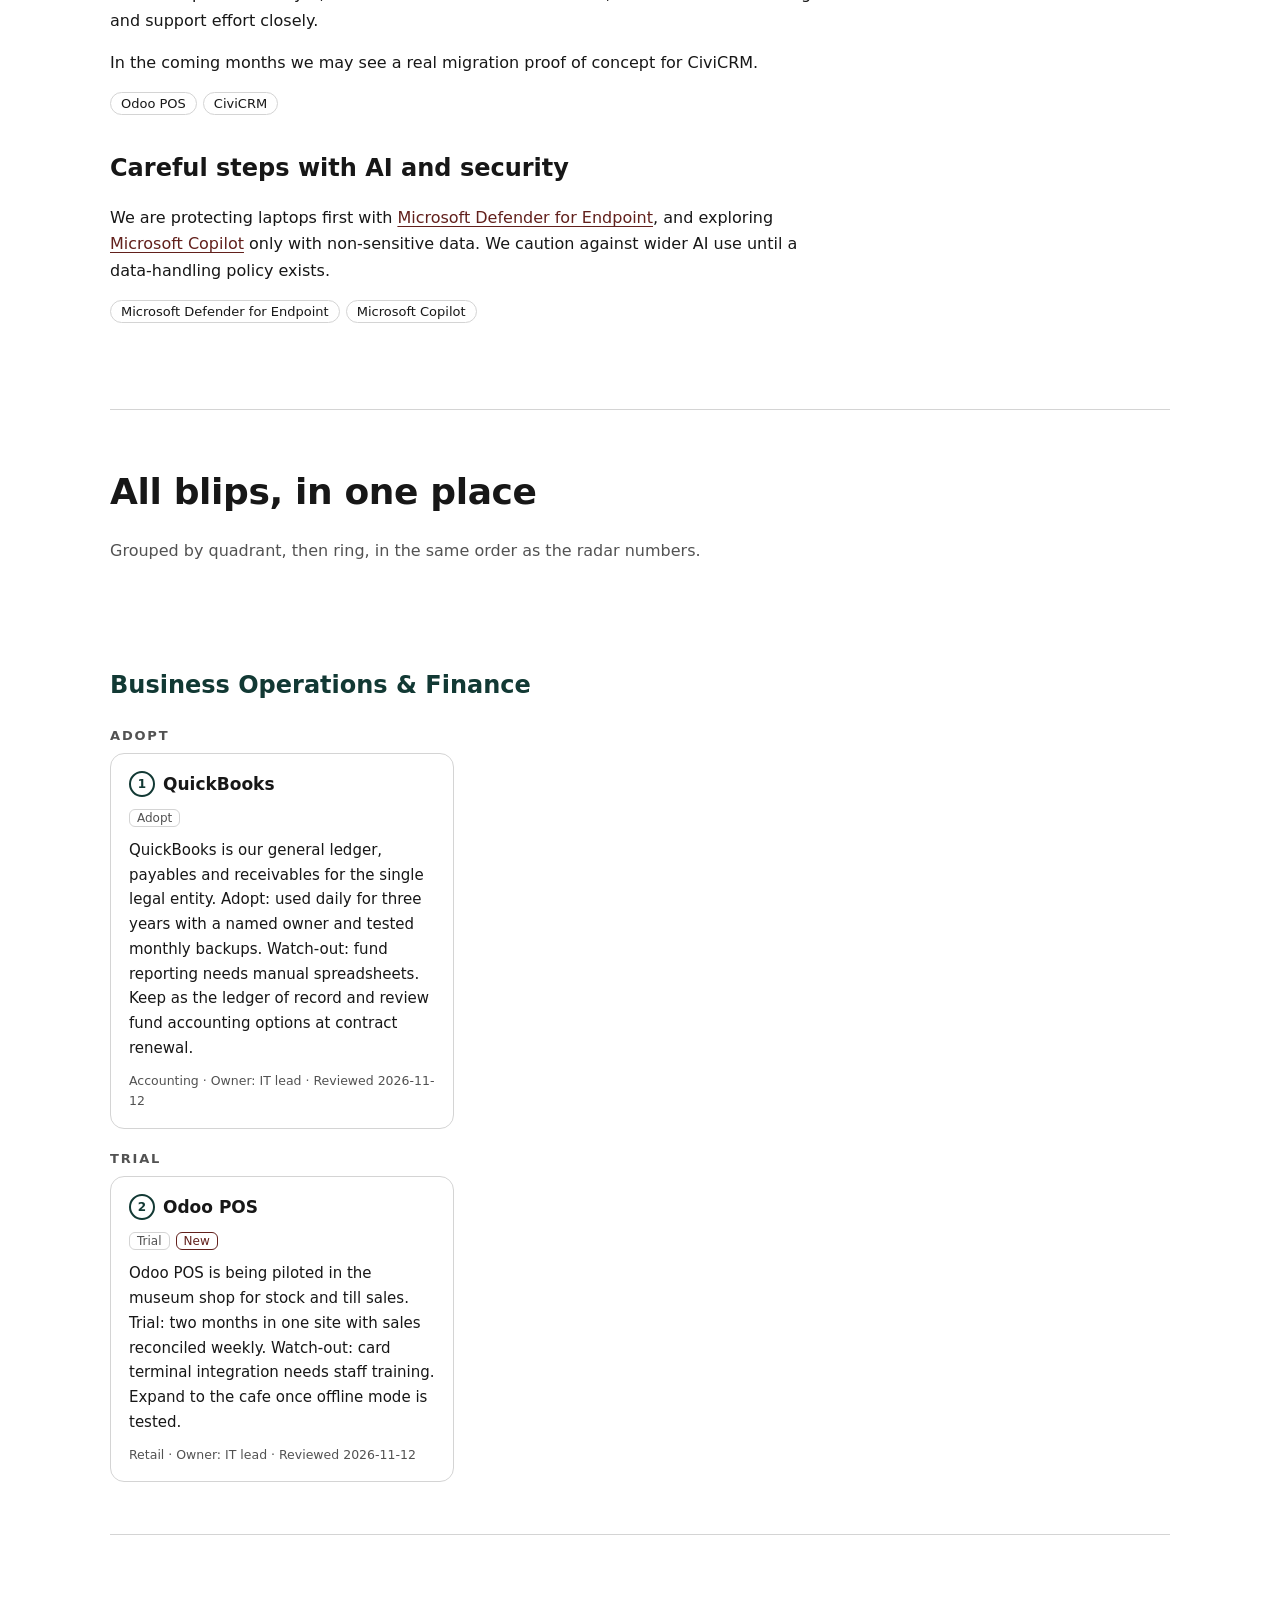
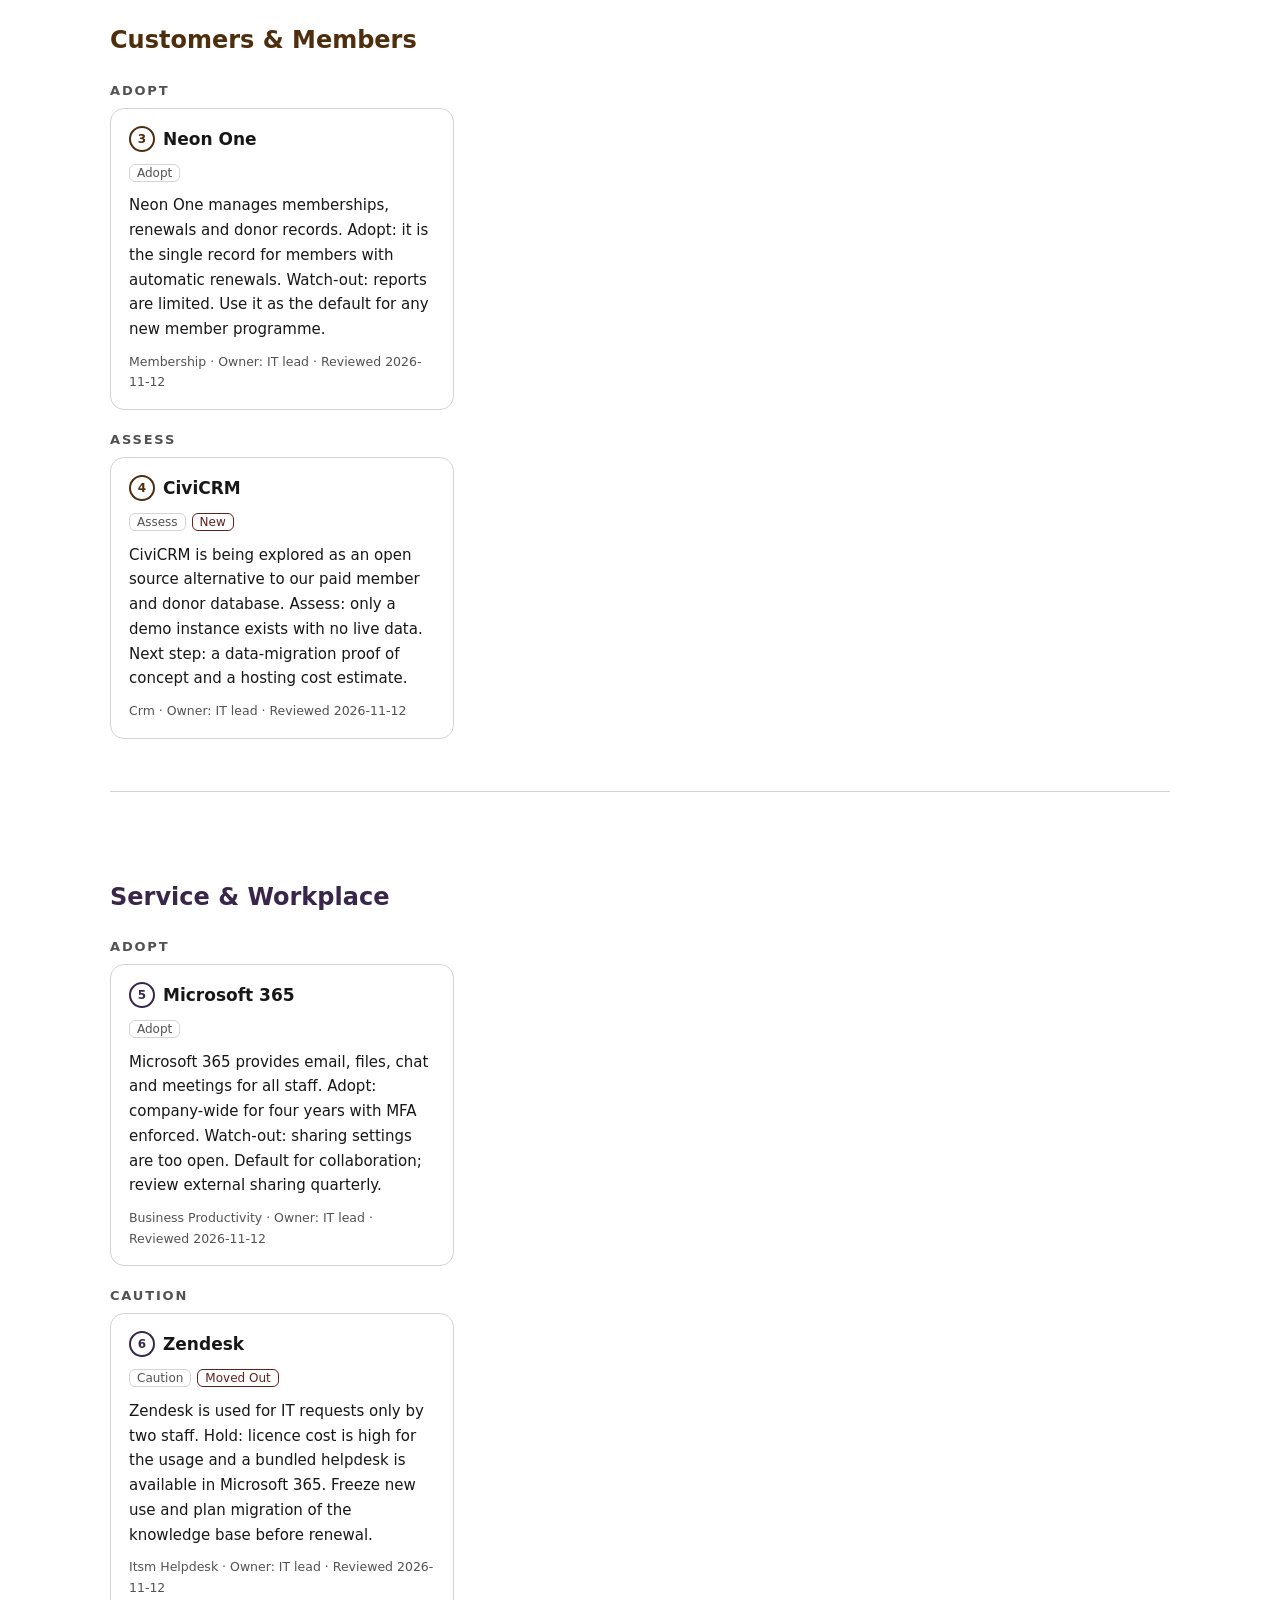
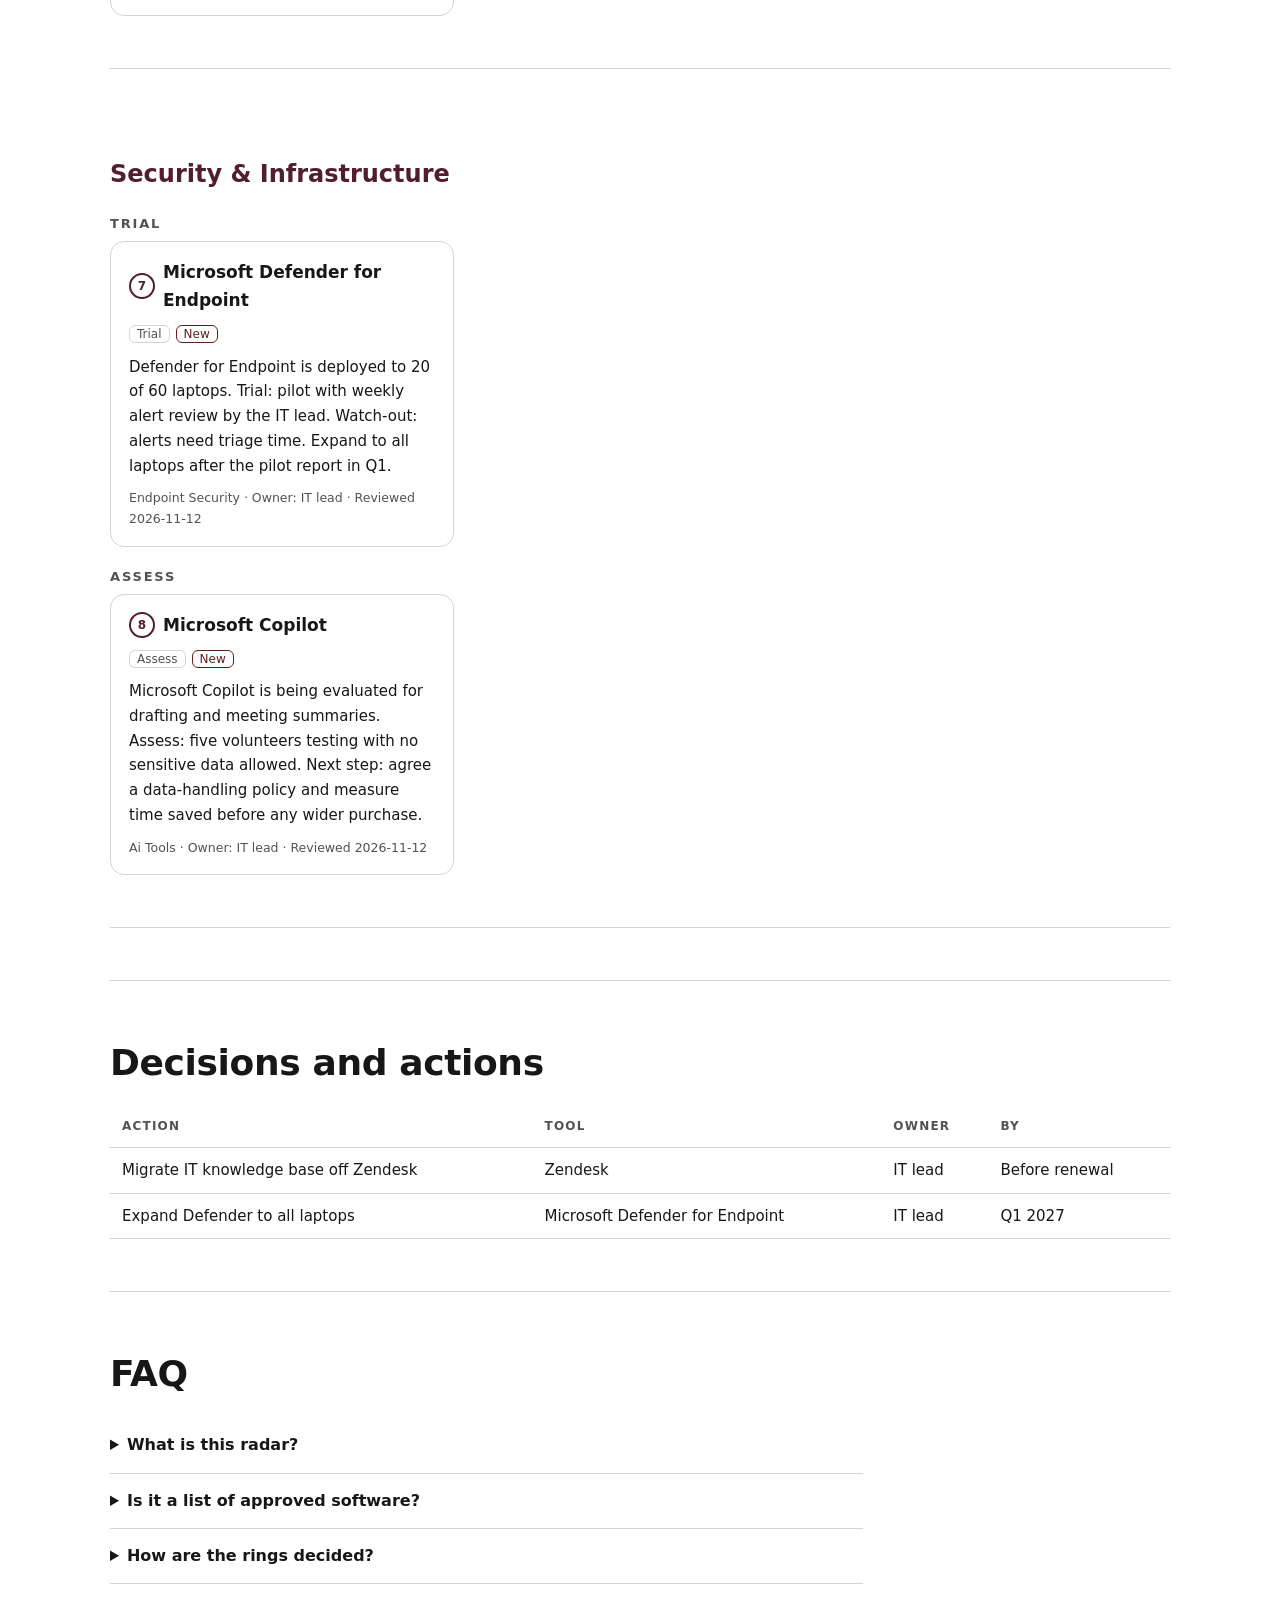
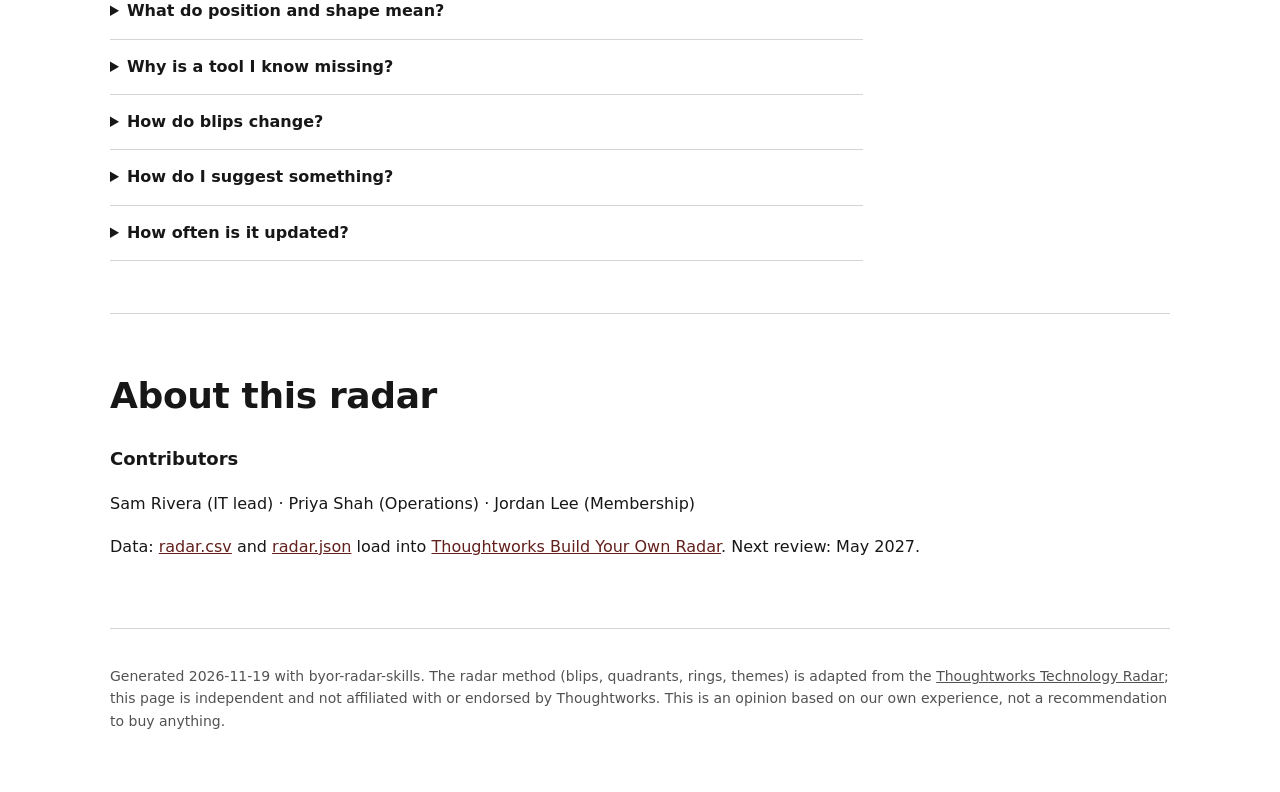
==== commit ace85155: "Add batch radar interview and customizable themes" ====
--- a/examples/output/index.html
+++ b/examples/output/index.html
@@ -1,21 +1,23 @@
 <!doctype html>
-<html lang="en"><head><meta charset="utf-8"><meta name="viewport" content="width=device-width, initial-scale=1">
-<title>Example Museum Software Radar 2026</title><meta name="description" content="An opinionated guide to the software we use, trial, explore and question"><meta name="color-scheme" content="light dark"><meta http-equiv="Content-Security-Policy" content="default-src 'none'; script-src 'sha256-ISsYRESbilBfrQJ2aIbtMXqzDHQmeWij6gj+LMglcDM='; style-src 'unsafe-inline'; img-src data:; base-uri 'none'; form-action 'none'"><meta name="robots" content="noindex, nofollow">
-<!-- Generated 2026-11-15 by byor-radar-skills. Method inspired by the Thoughtworks Technology Radar (https://www.thoughtworks.com/radar/faq). Not affiliated with Thoughtworks. -->
+<html lang="en" data-theme="system" style="--brand-accent:#d6453d;--brand-q0:#287d70;--brand-q1:#aa641d;--brand-q2:#7955a2;--brand-q3:#b23e62"><head><meta charset="utf-8"><meta name="viewport" content="width=device-width, initial-scale=1">
+<title>Example Museum Software Radar 2026</title><meta name="description" content="An opinionated guide to the software we use, trial, explore and question"><meta name="color-scheme" content="light dark"><meta http-equiv="Content-Security-Policy" content="default-src 'none'; script-src 'sha256-elaqhI0CVVmv/cV36D3rU4liBNOEaFucxXNqmlrzGtA='; style-src 'unsafe-inline'; img-src data:; base-uri 'none'; form-action 'none'"><meta name="robots" content="noindex, nofollow">
+<!-- Generated 2026-11-19 by byor-radar-skills. Method inspired by the Thoughtworks Technology Radar (https://www.thoughtworks.com/radar/faq). Not affiliated with Thoughtworks. -->
 <style>
-:root{--bg:#fbfaf7;--ink:#1c1b19;--mute:#5d5a54;--line:#dedad1;--card:#fff;--accent:#0f766e;--q0:#0f766e;--q1:#b45309;--q2:#6d28d9;--q3:#be123c;--bi:#fff;--band0:#0000000d;--band1:#00000009;--band2:#00000006;--band3:#00000003}
-:root[data-theme=dark]{--bg:#12110f;--ink:#f1eee8;--mute:#a8a39a;--line:#35322d;--card:#1a1815;--q0:#5eead4;--q1:#fbbf24;--q2:#c4b5fd;--q3:#fda4af;--bi:#111;--band0:#ffffff14;--band1:#ffffff0e;--band2:#ffffff09;--band3:#ffffff05}
-@media(prefers-color-scheme:dark){:root:not([data-theme=light]){--bg:#12110f;--ink:#f1eee8;--mute:#a8a39a;--line:#35322d;--card:#1a1815;--q0:#5eead4;--q1:#fbbf24;--q2:#c4b5fd;--q3:#fda4af;--bi:#111;--band0:#ffffff14;--band1:#ffffff0e;--band2:#ffffff09;--band3:#ffffff05}}
-*{box-sizing:border-box}html{scroll-behavior:smooth;scroll-padding-top:64px}body{margin:0;background:var(--bg);color:var(--ink);font:17px/1.65 Georgia,"Iowan Old Style","Palatino Linotype",serif}
+:root{color-scheme:light;--bg:#fff;--ink:#171717;--mute:#525252;--line:#d4d4d4;--card:#fff;--soft:#f5f6f4;--shade:#000;--bi:#fff;--band0:#0000000d;--band1:#00000009;--band2:#00000006;--band3:#00000003}
+:root[data-theme=dark]{color-scheme:dark;--bg:#121212;--ink:#f5f5f5;--mute:#b5b5b5;--line:#404040;--card:#202020;--soft:#181818;--shade:#fff;--bi:#121212;--band0:#ffffff14;--band1:#ffffff0e;--band2:#ffffff09;--band3:#ffffff05}
+@media(prefers-color-scheme:dark){:root[data-theme=system]{color-scheme:dark;--bg:#121212;--ink:#f5f5f5;--mute:#b5b5b5;--line:#404040;--card:#202020;--soft:#181818;--shade:#fff;--bi:#121212;--band0:#ffffff14;--band1:#ffffff0e;--band2:#ffffff09;--band3:#ffffff05}}
+:root{--accent:color-mix(in srgb,var(--brand-accent) 46%,var(--shade));--q0:color-mix(in srgb,var(--brand-q0) 46%,var(--shade));--q1:color-mix(in srgb,var(--brand-q1) 46%,var(--shade));--q2:color-mix(in srgb,var(--brand-q2) 46%,var(--shade));--q3:color-mix(in srgb,var(--brand-q3) 46%,var(--shade))}
+*{box-sizing:border-box}html{scroll-behavior:smooth;scroll-padding-top:64px}body{margin:0;background:var(--bg);color:var(--ink);font:16px/1.65 system-ui,-apple-system,"Segoe UI",sans-serif;overflow-wrap:anywhere;-webkit-tap-highlight-color:#d6453d30}
 h1,h2,h3,h4,h5,.ui,button,nav,.tag,.meta,table,summary{font-family:system-ui,-apple-system,"Segoe UI",Roboto,sans-serif}
 a{color:var(--accent)}main,header .in,footer .in{max-width:1100px;margin:0 auto;padding:0 20px}
 .skip{position:absolute;left:-999px}.skip:focus{left:12px;top:8px;background:var(--card);padding:6px 10px;z-index:9}
 nav.top{position:sticky;top:0;z-index:5;background:color-mix(in srgb,var(--bg) 92%,transparent);backdrop-filter:blur(6px);border-bottom:1px solid var(--line);font-size:14px}
 nav.top .in{display:flex;gap:18px;align-items:center;overflow-x:auto;white-space:nowrap;padding:10px 20px;max-width:1100px;margin:auto}nav.top a{text-decoration:none;color:var(--mute)}nav.top a:hover{color:var(--ink)}nav.top button{margin-left:auto}
-header.hero{padding:64px 0 36px;border-bottom:1px solid var(--line)}.eyebrow{font:600 13px system-ui;letter-spacing:.14em;text-transform:uppercase;color:var(--accent)}
+header.hero{padding:64px 0 36px;border-bottom:1px solid var(--line);background:radial-gradient(ellipse at 5% 0%,color-mix(in srgb,var(--brand-accent) 20%,transparent),transparent 64%),var(--soft)}.eyebrow{font:600 13px system-ui;letter-spacing:.14em;text-transform:uppercase;color:var(--accent)}
 h1{font-size:clamp(34px,6vw,64px);line-height:1.05;margin:.3em 0 .2em;letter-spacing:-.02em}.tag-line{font-size:clamp(18px,2.4vw,24px);color:var(--mute);margin:0 0 20px;max-width:46ch}
 .lede{color:var(--mute);max-width:68ch}.intro{max-width:68ch;font-size:19px}
-.btns{display:flex;gap:10px;flex-wrap:wrap;margin-top:18px}.btn,button{font:600 14px system-ui;border:1px solid var(--line);background:var(--card);color:var(--ink);padding:9px 14px;border-radius:999px;cursor:pointer;text-decoration:none}.btn.pri{background:var(--accent);border-color:var(--accent);color:#fff}
+.btns{display:flex;gap:10px;flex-wrap:wrap;margin-top:18px}.btn,button{font:600 14px system-ui;border:1px solid var(--line);background:var(--card);color:var(--ink);padding:9px 14px;border-radius:8px;cursor:pointer;text-decoration:none;touch-action:manipulation}.btn.pri{background:var(--accent);border-color:var(--accent);color:var(--bi)}
+.btn:hover,button:hover{outline:2px solid var(--accent);outline-offset:1px}button:disabled{opacity:.55;cursor:not-allowed}h1,h2,h3{text-wrap:balance}
 h2{font-size:clamp(26px,3.4vw,36px);margin:0 0 .4em;letter-spacing:-.01em}section{padding:52px 0;border-bottom:1px solid var(--line)}
 .stats{display:flex;gap:14px;flex-wrap:wrap;margin:26px 0 0}.stat{border:1px solid var(--line);border-radius:12px;padding:10px 16px;background:var(--card);min-width:96px}.stat b{display:block;font:700 26px system-ui}.stat span{font:13px system-ui;color:var(--mute)}
 .tools{display:flex;gap:8px;flex-wrap:wrap;align-items:center;margin:10px 0 14px}.tab.on,.chip.tog.on{background:var(--ink);color:var(--bg);border-color:var(--ink)}.chip.tog{font-weight:500}
@@ -36,15 +38,26 @@
 ol.keep{max-width:68ch;padding-left:22px}details{border-bottom:1px solid var(--line);max-width:74ch}summary{cursor:pointer;padding:14px 0;font-weight:600;font-size:16px}details p{margin:0 0 16px}
 footer{padding:36px 0 60px;color:var(--mute);font:14px/1.6 system-ui}footer a{color:inherit}
 :focus-visible{outline:3px solid var(--accent);outline-offset:2px}
-@media print{nav.top,.tools,.btns,.skip,#radarctl{display:none!important}body{background:#fff;color:#000;font-size:12pt}section{padding:18pt 0;break-inside:auto}.card{break-inside:avoid}details{display:block}details>*{display:block}#radar{max-height:none}}
+.theme-settings{max-width:none;margin-top:20px;padding:0 16px 16px;border:1px solid var(--line);border-radius:12px;background:var(--card)}.theme-settings summary{color:var(--accent)}.palette{display:flex;flex-wrap:wrap;gap:14px 22px}.palette label{display:flex;align-items:center;gap:8px}.palette select,.palette input{background:var(--card);color:var(--ink);border:1px solid var(--line);border-radius:6px;min-height:36px;font:inherit}.palette input{width:44px;cursor:pointer}.theme-settings p{font-size:14px;color:var(--mute)}
+@media(max-width:540px){.grid{grid-template-columns:minmax(0,1fr)}}
+@media print{nav.top,.tools,.btns,.skip,#radarctl,.theme-settings{display:none!important}:root[data-theme]{color-scheme:light;--bg:#fff;--ink:#171717;--mute:#525252;--line:#d4d4d4;--card:#fff;--soft:#f5f6f4;--shade:#000;--bi:#fff}body{background:#fff;color:#000;font-size:12pt}section{padding:18pt 0;break-inside:auto}.card{break-inside:avoid}details{display:block}details>*{display:block}#radar{max-height:none}}
 @media(prefers-reduced-motion:reduce){html{scroll-behavior:auto}}
 </style></head><body>
 <a class="skip" href="#radar-sec">Skip to the radar</a>
-<nav class="top"><div class="in"><strong class="ui">Example Community Museum</strong><a href="#radar-sec">Radar</a><a href="#how">How to read</a><a href="#themes">Themes</a><a href="#blips">Blips</a><a href="#actions">Actions</a><a href="#faq">FAQ</a><a href="#about">About</a><button id="theme" type="button" aria-label="Toggle light or dark theme">Theme</button></div></nav>
+<nav class="top" aria-label="Radar"><div class="in"><strong class="ui">Example Community Museum</strong><a href="#radar-sec">Radar</a><a href="#how">How to read</a><a href="#themes">Themes</a><a href="#blips">Blips</a><a href="#actions">Actions</a><a href="#faq">FAQ</a><a href="#about">About</a><a hidden id="open-theme" href="#theme-settings">Theme</a></div></nav>
 <header class="hero"><div class="in"><div class="eyebrow">Edition 1 · November 2026</div><h1>Example Museum Software Radar 2026</h1><p class="tag-line">An opinionated guide to the software we use, trial, explore and question</p><p class="intro">This radar is a snapshot of the software Example Community Museum uses, is trialling, is exploring, and is wary of. It is built from our own experience, so it is an opinion, not a market survey, a vendor ranking or a list of approved products.</p>
 <div class="stats"><div class="stat"><b>3</b><span>Adopt</span></div><div class="stat"><b>2</b><span>Trial</span></div><div class="stat"><b>2</b><span>Assess</span></div><div class="stat"><b>1</b><span>Caution</span></div><div class="stat"><b>4</b><span>New</span></div><div class="stat"><b>1</b><span>Moved</span></div></div>
 <div class="btns"><a class="btn pri" href="#radar-sec">Explore the radar</a><a class="btn" href="[data-uri]" download="radar.csv">Download CSV</a><a class="btn" href="[data-uri]" download="radar.json">Download JSON</a><button class="btn" id="print" type="button">Print or save as PDF</button></div></div></header>
 <main>
+<details class="theme-settings" id="theme-settings" hidden>
+<summary>Customise Radar Theme</summary>
+<p>Preview your brand colours and choose a light or dark appearance. For readability, colours are adjusted against the background. Nothing is saved until you download a copy.</p>
+<div class="palette" id="palette">
+<label>Appearance <select name="mode" id="theme-mode" autocomplete="off"><option value="system">Device setting</option><option value="light">Light</option><option value="dark">Dark</option></select></label>
+</div>
+<div class="btns"><button type="button" id="save-theme-html">Download Branded HTML</button><button type="button" id="save-theme-json">Download Theme Settings</button><button type="button" id="reset-theme">Reset Preview</button></div>
+<p id="theme-status" role="status"></p>
+</details>
 <section id="radar-sec"><h2>The radar</h2><p class="lede">Each blip is one tool or practice. Rings show our recommendation; quadrants are topic areas. Select a blip to jump to its write-up.</p>
 <div id="radarctl" class="tools" role="toolbar" aria-label="Filter the radar"><button class="tab on" data-view="all">All</button><button class="tab" data-view="0">Business Operations &amp; Finance</button><button class="tab" data-view="1">Customers &amp; Members</button><button class="tab" data-view="2">Service &amp; Workplace</button><button class="tab" data-view="3">Security &amp; Infrastructure</button><span aria-hidden="true">|</span><button class="chip tog on" data-ring="adopt">Adopt</button><button class="chip tog on" data-ring="trial">Trial</button><button class="chip tog on" data-ring="assess">Assess</button><button class="chip tog on" data-ring="hold">Caution</button><input id="q" type="search" placeholder="Search blips" aria-label="Search blips"></div>
 <div class="radarwrap"><svg id="radar" viewBox="0 0 800 800" role="group" aria-label="Radar chart; the same content is listed below" xmlns="http://www.w3.org/2000/svg">
@@ -86,7 +99,7 @@
 
 <p>Data: <a href="[data-uri]" download="radar.csv">radar.csv</a> and <a href="[data-uri]" download="radar.json">radar.json</a> load into <a href="https://www.thoughtworks.com/radar/byor" rel="noopener">Thoughtworks Build Your Own Radar</a>. Next review: May 2027.</p></section>
 </main>
-<footer><div class="in">Generated 2026-11-15 with byor-radar-skills. The radar method (blips, quadrants, rings, themes) is adapted from the <a href="https://www.thoughtworks.com/radar/faq" rel="noopener">Thoughtworks Technology Radar</a>; this page is independent and not affiliated with or endorsed by Thoughtworks. This is an opinion based on our own experience, not a recommendation to buy anything.</div></footer>
+<footer><div class="in">Generated 2026-11-19 with byor-radar-skills. The radar method (blips, quadrants, rings, themes) is adapted from the <a href="https://www.thoughtworks.com/radar/faq" rel="noopener">Thoughtworks Technology Radar</a>; this page is independent and not affiliated with or endorsed by Thoughtworks. This is an opinion based on our own experience, not a recommendation to buy anything.</div></footer>
 <script>
 (()=>{const $=s=>[...document.querySelectorAll(s)],svg=document.getElementById('radar'),VB=[[400,0,400,400],[0,0,400,400],[0,400,400,400],[400,400,400,400]];
 let view='all',rings=new Set($('.chip.tog').map(c=>c.dataset.ring)),term='';
@@ -97,6 +110,33 @@
 $('.chip.tog').forEach(b=>b.onclick=()=>{const r=b.dataset.ring;rings.has(r)?rings.delete(r):rings.add(r);b.classList.toggle('on');apply()});
 document.getElementById('q').oninput=e=>{term=e.target.value.toLowerCase().trim();apply()};
 $('.blip').forEach(b=>{const id=b.getAttribute('href');b.onmouseenter=()=>document.querySelector(id)?.classList.add('hl');b.onmouseleave=()=>document.querySelector(id)?.classList.remove('hl')});
-document.getElementById('print').onclick=()=>print();const root=document.documentElement;document.getElementById('theme').onclick=()=>{const d=getComputedStyle(root).getPropertyValue('--bg').trim()==='#12110f';root.dataset.theme=d?'light':'dark'};
+document.getElementById('print').onclick=()=>print();
+const root=document.documentElement, id=s=>document.getElementById(s);
+// Save the unmodified markup so downloads don't inherit temporary filters or editor controls.
+const original=root.cloneNode(true), settings=id('theme-settings'), mode=id('theme-mode');
+const keys=['accent','q0','q1','q2','q3'], initial={mode:root.dataset.theme};
+const labels=['Accent',...$('.qh').map(h=>h.textContent.trim())];
+const inputs=keys.map((key,i)=>{
+  initial[key]=root.style.getPropertyValue('--brand-'+key).trim();
+  const label=document.createElement('label'), input=document.createElement('input');
+  label.textContent=labels[i]||'Quadrant '+i;
+  input.type='color';input.name=key;input.setAttribute('autocomplete','off');
+  label.append(input);id('palette').append(label);return input;
+});
+const config=()=>({mode:mode.value,...Object.fromEntries(keys.map((k,i)=>[k,inputs[i].value]))});
+function paint(node,theme){node.dataset.theme=theme.mode;keys.forEach(k=>node.style.setProperty('--brand-'+k,theme[k]));}
+function reset(){mode.value=initial.mode;inputs.forEach((input,i)=>input.value=initial[keys[i]]);paint(root,initial);}
+function download(content,type,filename){
+  const url=URL.createObjectURL(new Blob([content],{type})),a=document.createElement('a');
+  a.href=url;a.download=filename;a.click();setTimeout(()=>URL.revokeObjectURL(url),1000);
+  id('theme-status').textContent='Download started: '+filename;
+}
+reset();settings.hidden=false;
+id('open-theme').hidden=false;
+id('open-theme').onclick=()=>{settings.open=true;};
+id('palette').oninput=()=>{paint(root,config());id('theme-status').textContent='';};
+id('reset-theme').onclick=()=>{reset();id('theme-status').textContent='Original theme restored.';};
+id('save-theme-json').onclick=()=>download(JSON.stringify(config(),null,2)+'\n','application/json','radar-theme.json');
+id('save-theme-html').onclick=()=>{paint(original,config());download('<!doctype html>\n'+original.outerHTML,'text/html;charset=utf-8','radar-branded.html');};
 if(innerWidth<640){const t=$('.tab')[1];t&&t.click()}apply()})();
 </script></body></html>
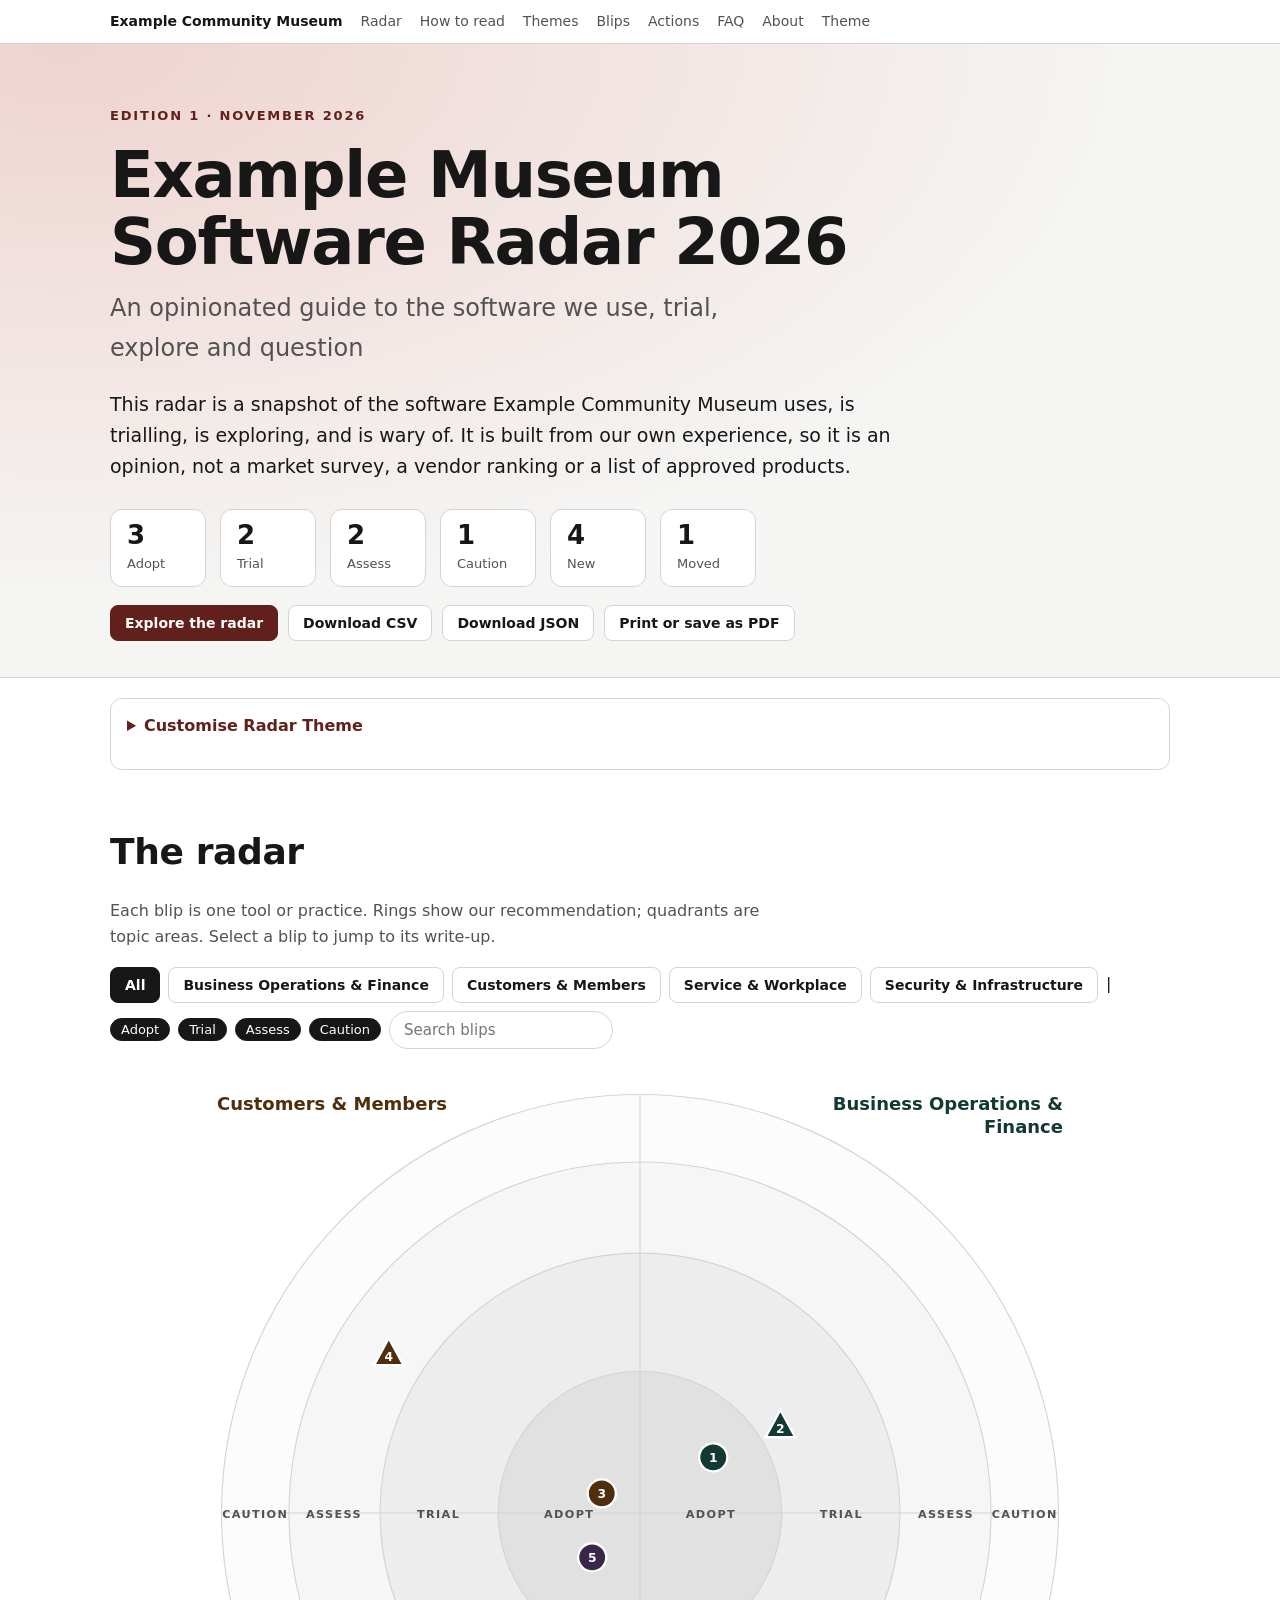
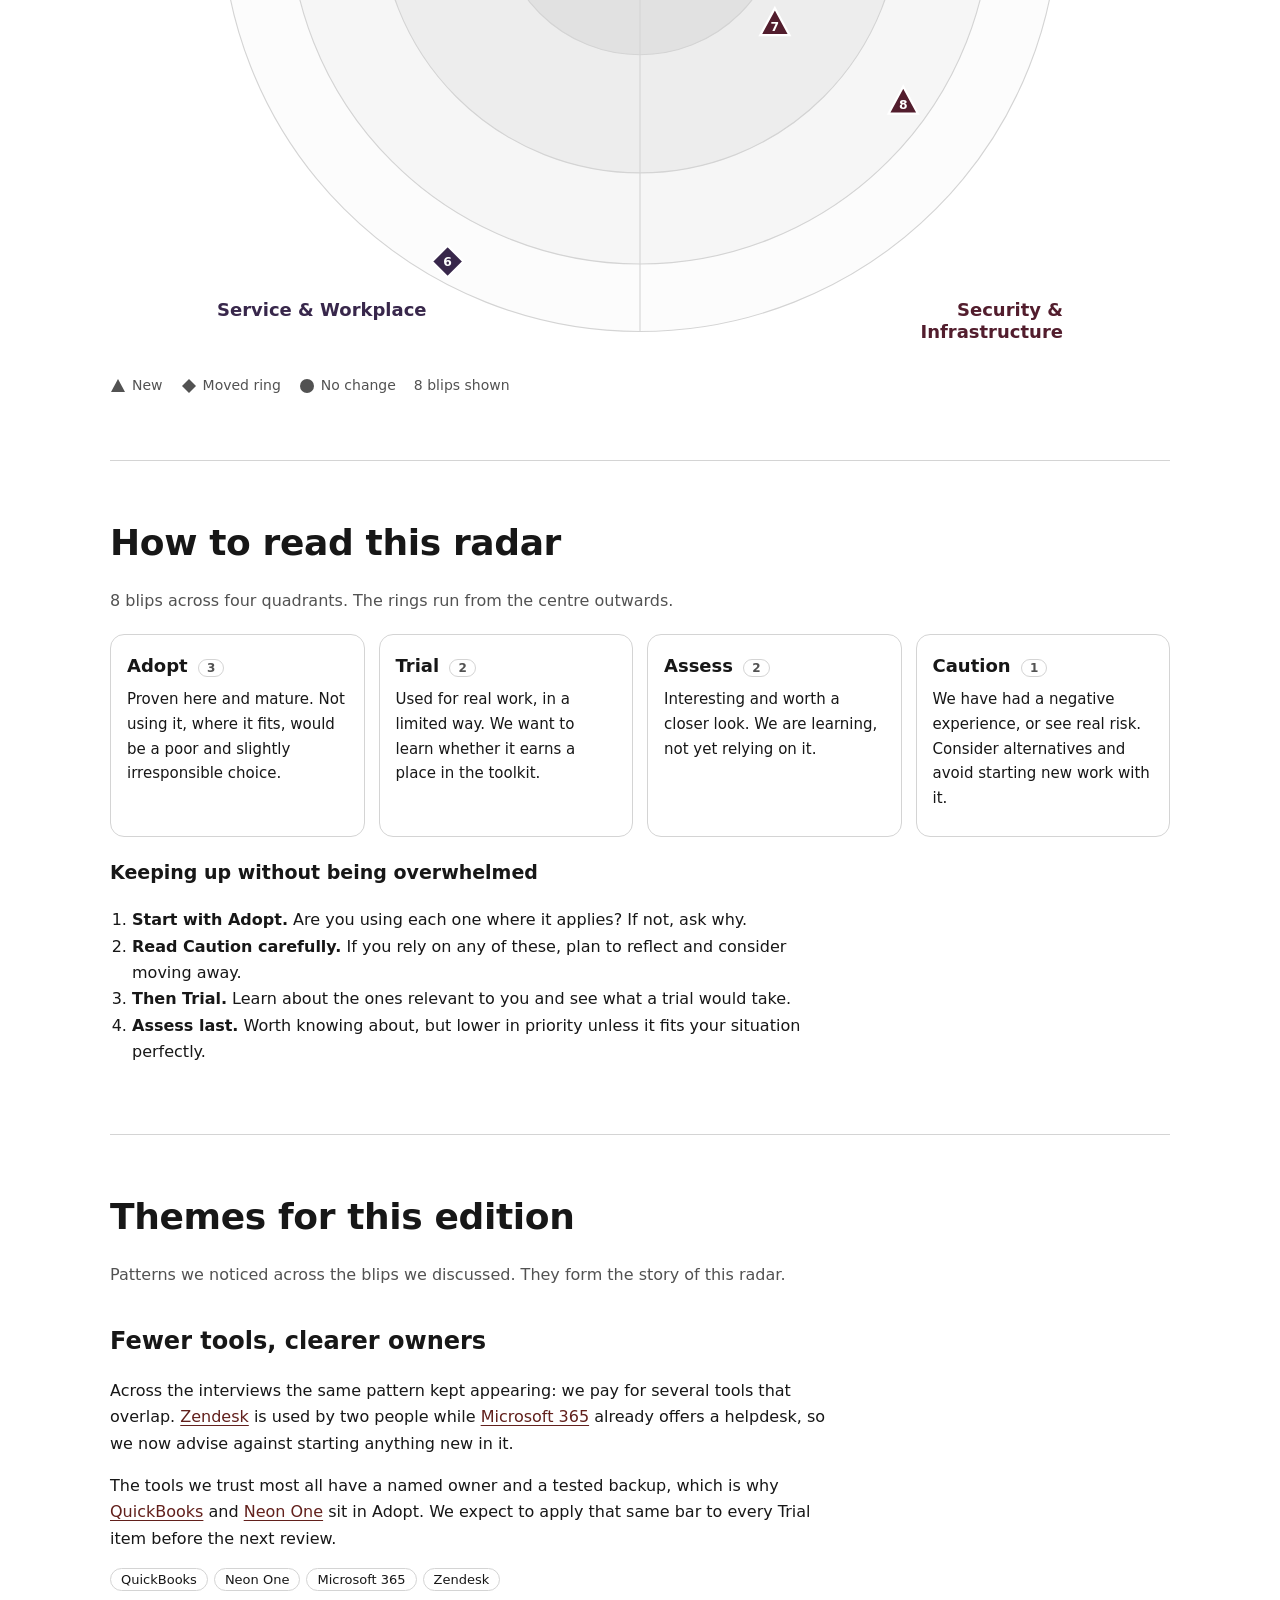
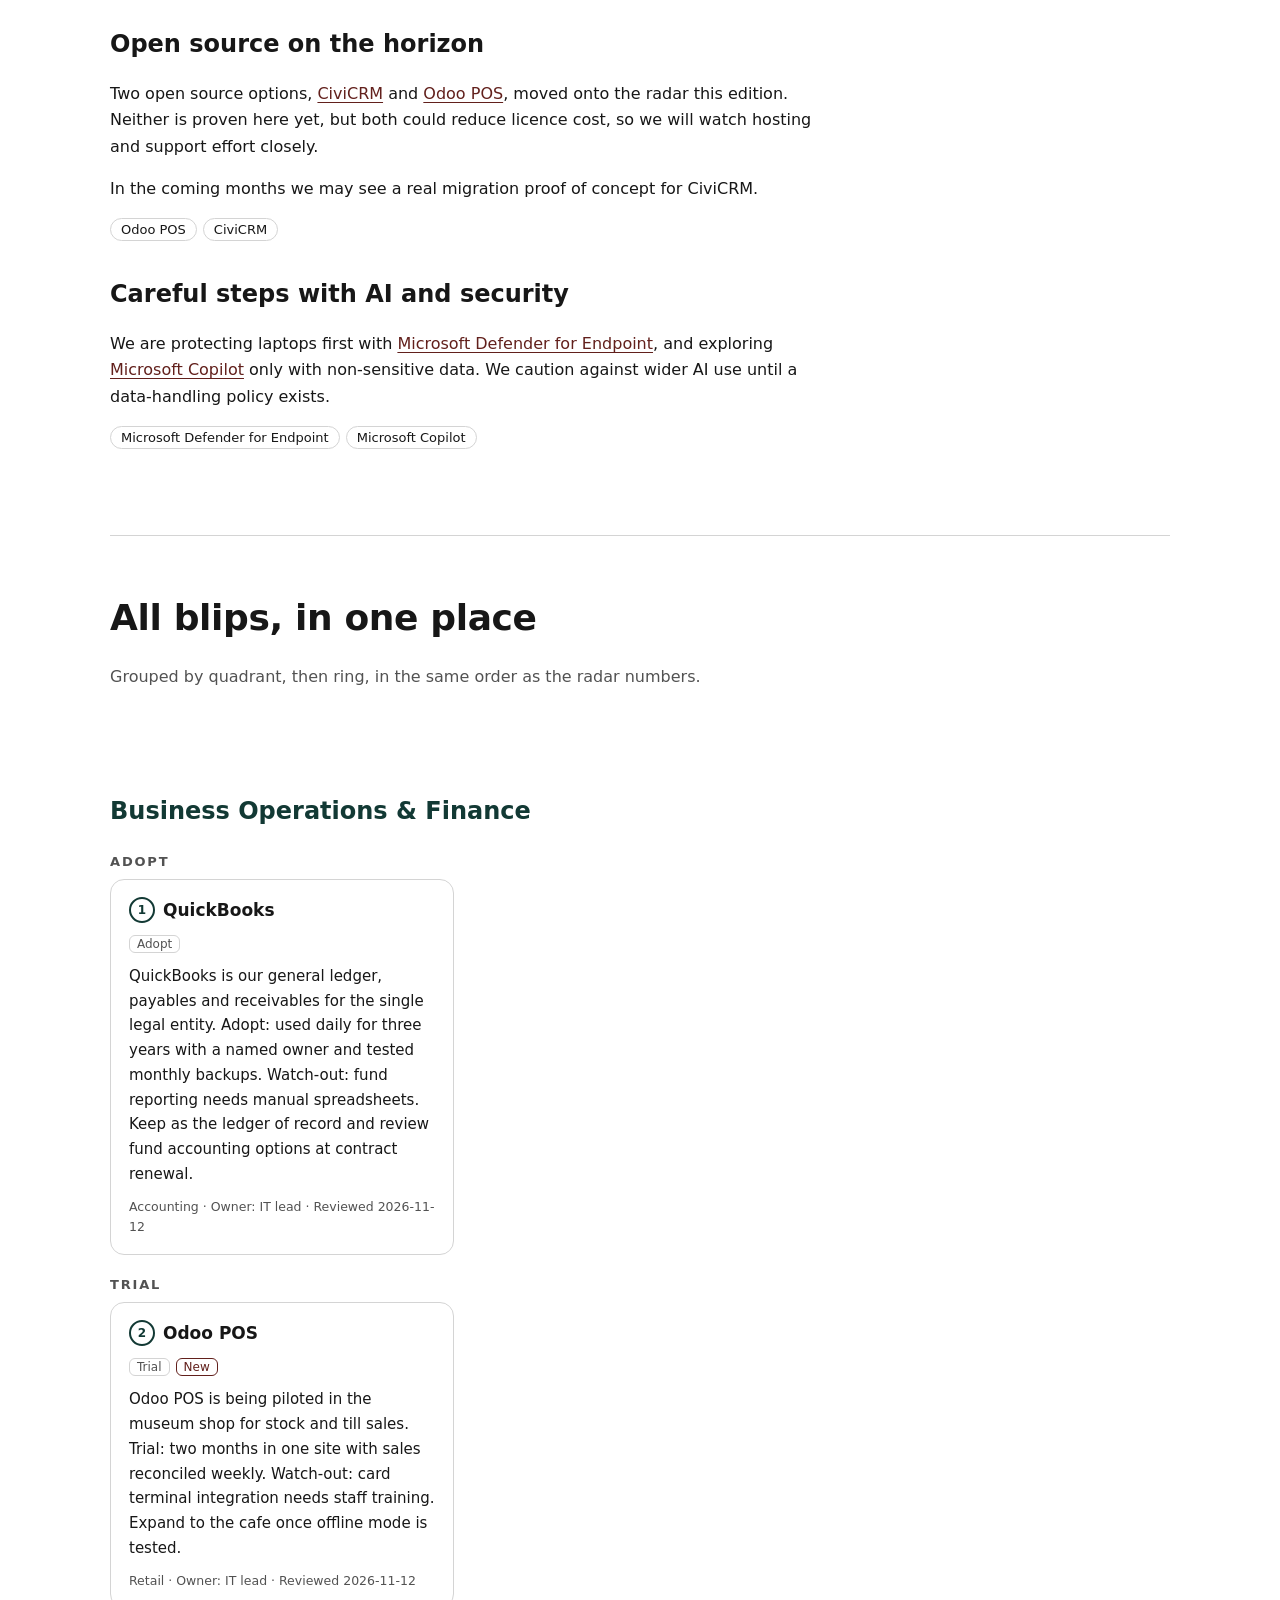
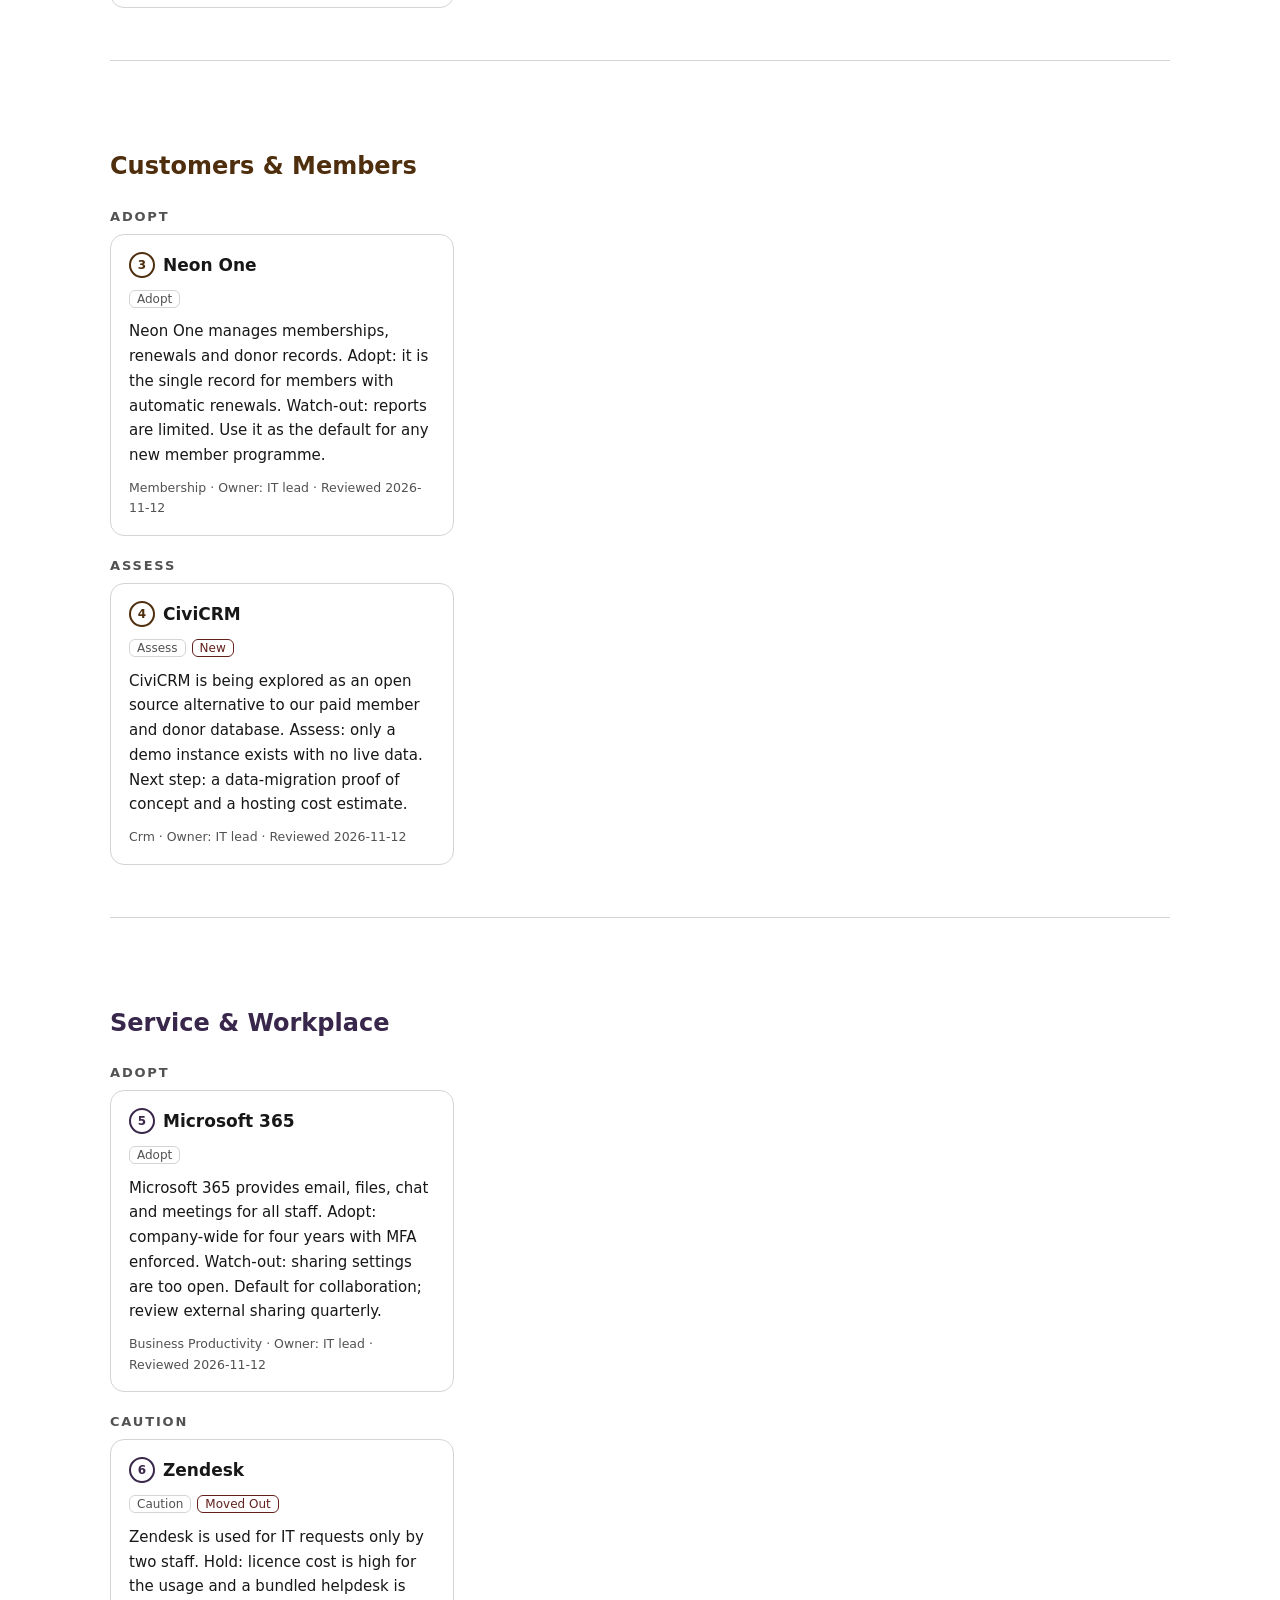
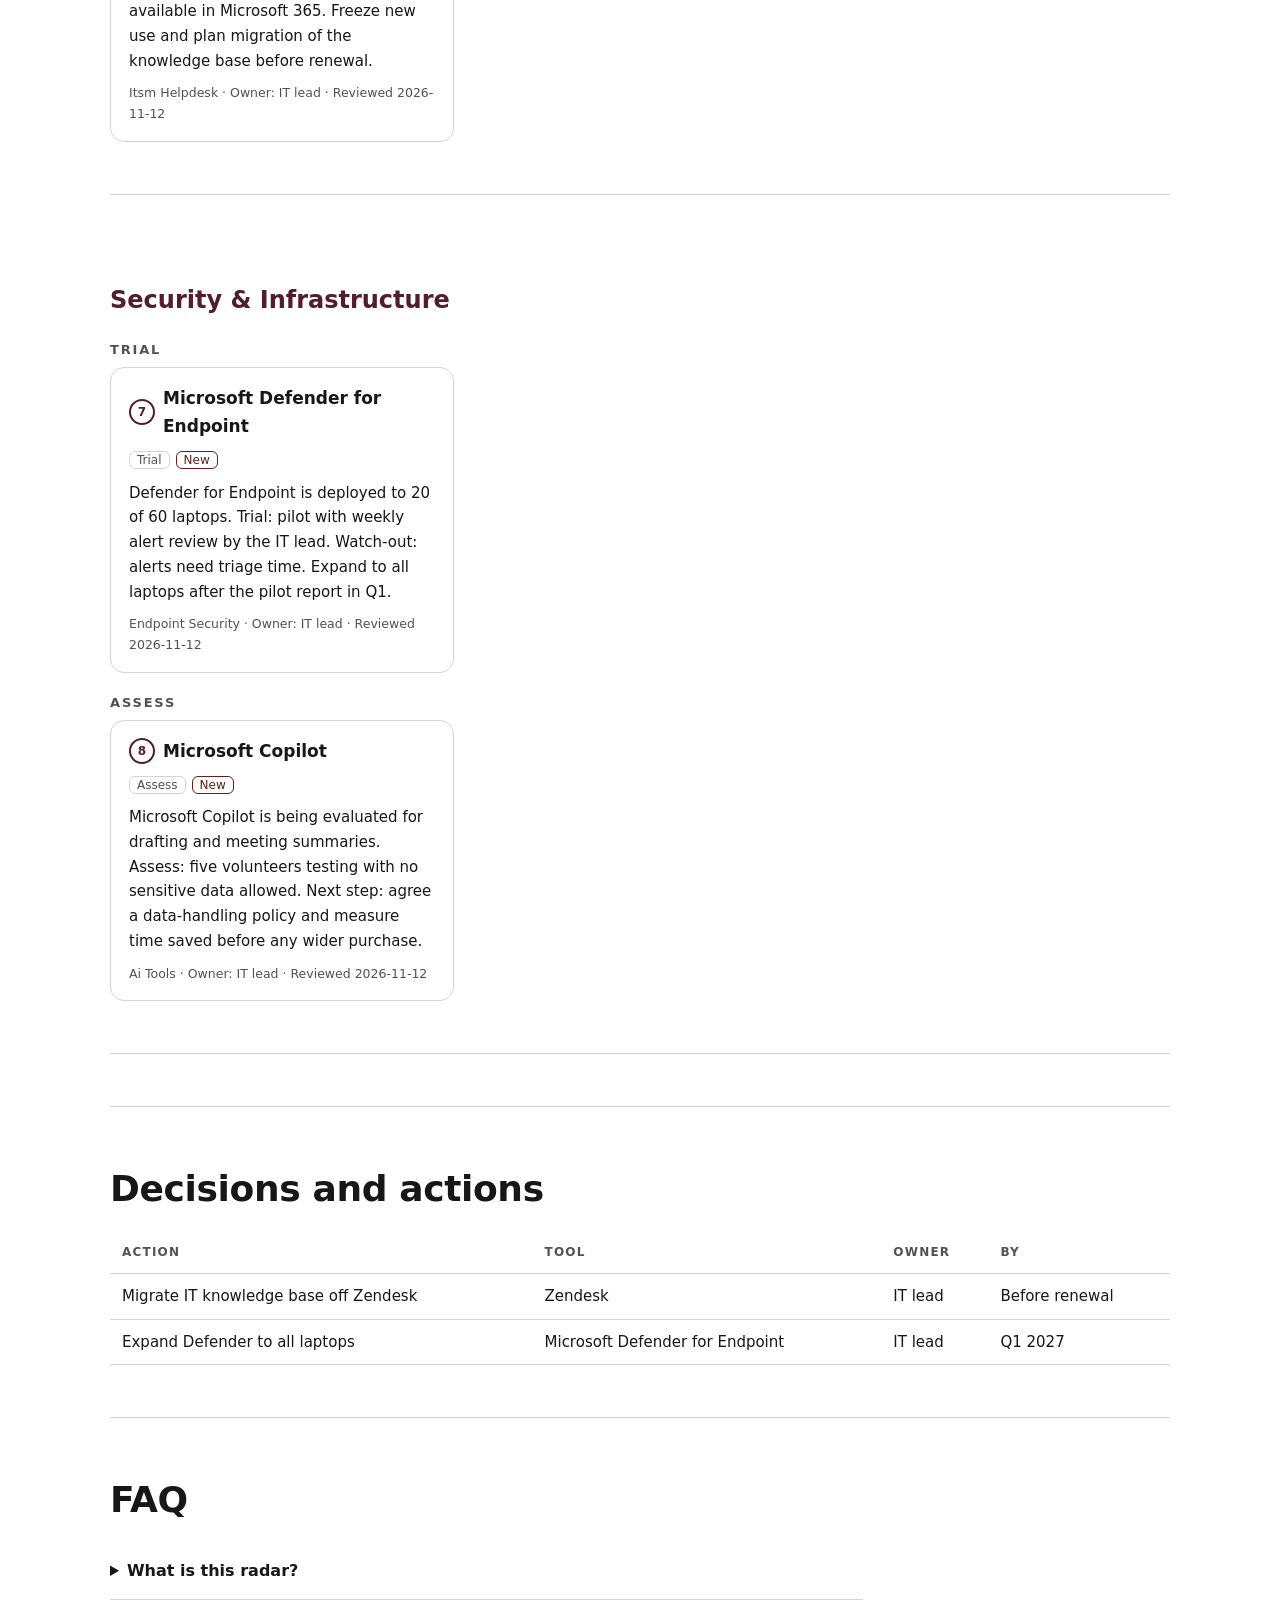
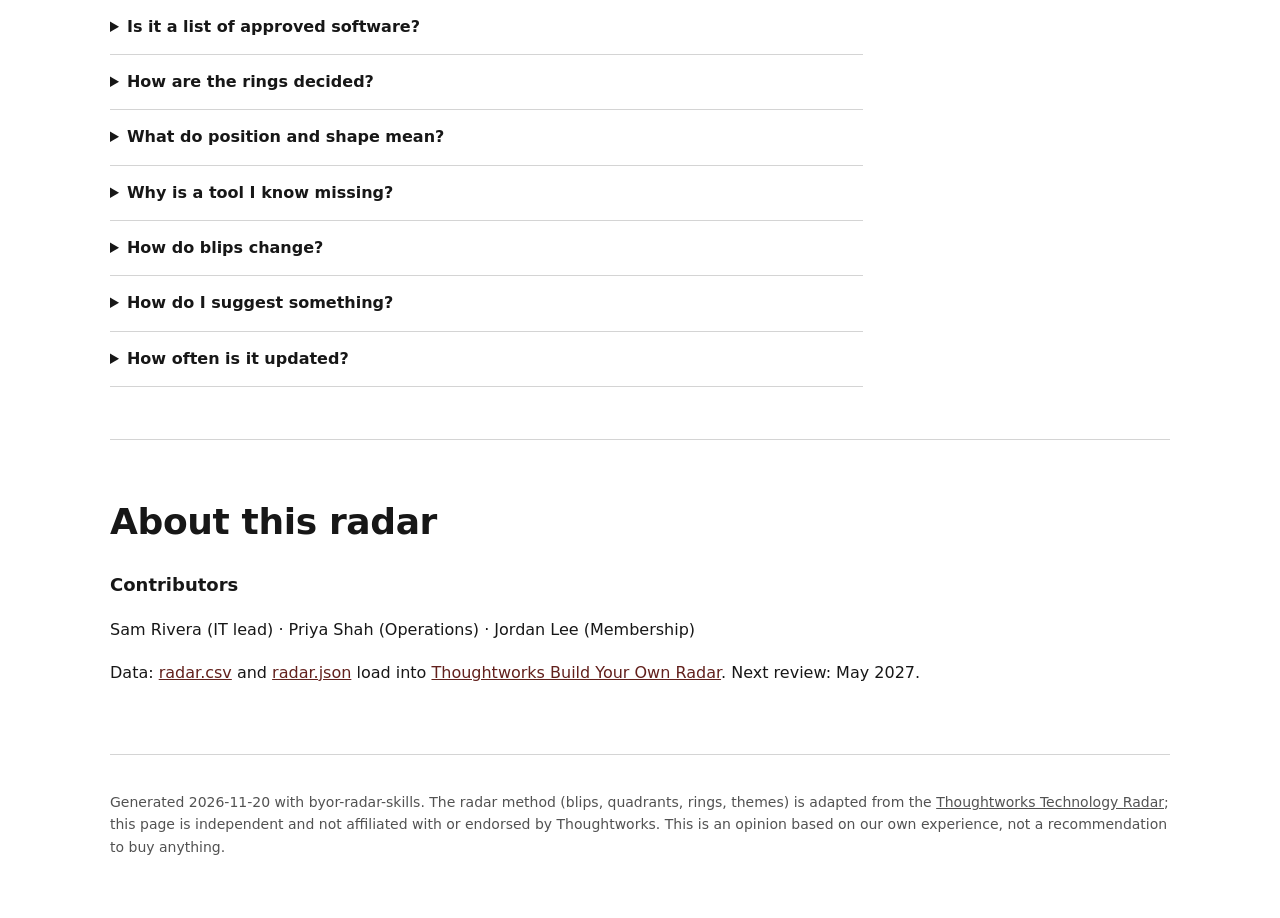
==== commit eebfc7fd: "update some landing page content" ====
--- a/examples/output/index.html
+++ b/examples/output/index.html
@@ -1,18 +1,18 @@
 <!doctype html>
 <html lang="en" data-theme="system" style="--brand-accent:#d6453d;--brand-q0:#287d70;--brand-q1:#aa641d;--brand-q2:#7955a2;--brand-q3:#b23e62"><head><meta charset="utf-8"><meta name="viewport" content="width=device-width, initial-scale=1">
-<title>Example Museum Software Radar 2026</title><meta name="description" content="An opinionated guide to the software we use, trial, explore and question"><meta name="color-scheme" content="light dark"><meta http-equiv="Content-Security-Policy" content="default-src 'none'; script-src 'sha256-elaqhI0CVVmv/cV36D3rU4liBNOEaFucxXNqmlrzGtA='; style-src 'unsafe-inline'; img-src data:; base-uri 'none'; form-action 'none'"><meta name="robots" content="noindex, nofollow">
-<!-- Generated 2026-11-19 by byor-radar-skills. Method inspired by the Thoughtworks Technology Radar (https://www.thoughtworks.com/radar/faq). Not affiliated with Thoughtworks. -->
+<title>Example Museum Software Radar 2026</title><meta name="description" content="An opinionated guide to the software we use, trial, explore and question"><meta name="color-scheme" content="light dark"><meta http-equiv="Content-Security-Policy" content="default-src 'none'; script-src 'sha256-Kqq79tUvGNL6qUYtAKnS3SXD5bMRINFTtPoiJCyg9No='; style-src 'unsafe-inline'; img-src data:; base-uri 'none'; form-action 'none'"><meta name="robots" content="noindex, nofollow">
+<!-- Generated 2026-11-20 by byor-radar-skills. Method inspired by the Thoughtworks Technology Radar (https://www.thoughtworks.com/radar/faq). Not affiliated with Thoughtworks. -->
 <style>
-:root{color-scheme:light;--bg:#fff;--ink:#171717;--mute:#525252;--line:#d4d4d4;--card:#fff;--soft:#f5f6f4;--shade:#000;--bi:#fff;--band0:#0000000d;--band1:#00000009;--band2:#00000006;--band3:#00000003}
+ :root{color-scheme:light;--bg:#fff;--ink:#171717;--mute:#525252;--line:#d4d4d4;--card:#fff;--soft:#f5f6f4;--shade:#000;--bi:#fff;--band0:#0000000d;--band1:#00000009;--band2:#00000006;--band3:#00000003}
 :root[data-theme=dark]{color-scheme:dark;--bg:#121212;--ink:#f5f5f5;--mute:#b5b5b5;--line:#404040;--card:#202020;--soft:#181818;--shade:#fff;--bi:#121212;--band0:#ffffff14;--band1:#ffffff0e;--band2:#ffffff09;--band3:#ffffff05}
 @media(prefers-color-scheme:dark){:root[data-theme=system]{color-scheme:dark;--bg:#121212;--ink:#f5f5f5;--mute:#b5b5b5;--line:#404040;--card:#202020;--soft:#181818;--shade:#fff;--bi:#121212;--band0:#ffffff14;--band1:#ffffff0e;--band2:#ffffff09;--band3:#ffffff05}}
 :root{--accent:color-mix(in srgb,var(--brand-accent) 46%,var(--shade));--q0:color-mix(in srgb,var(--brand-q0) 46%,var(--shade));--q1:color-mix(in srgb,var(--brand-q1) 46%,var(--shade));--q2:color-mix(in srgb,var(--brand-q2) 46%,var(--shade));--q3:color-mix(in srgb,var(--brand-q3) 46%,var(--shade))}
-*{box-sizing:border-box}html{scroll-behavior:smooth;scroll-padding-top:64px}body{margin:0;background:var(--bg);color:var(--ink);font:16px/1.65 system-ui,-apple-system,"Segoe UI",sans-serif;overflow-wrap:anywhere;-webkit-tap-highlight-color:#d6453d30}
+ *{box-sizing:border-box}html{scroll-behavior:smooth;scroll-padding-top:76px}body{margin:0;background:var(--bg);color:var(--ink);font:16px/1.65 system-ui,-apple-system,"Segoe UI",sans-serif;overflow-wrap:anywhere;-webkit-tap-highlight-color:#d6453d30}
 h1,h2,h3,h4,h5,.ui,button,nav,.tag,.meta,table,summary{font-family:system-ui,-apple-system,"Segoe UI",Roboto,sans-serif}
 a{color:var(--accent)}main,header .in,footer .in{max-width:1100px;margin:0 auto;padding:0 20px}
-.skip{position:absolute;left:-999px}.skip:focus{left:12px;top:8px;background:var(--card);padding:6px 10px;z-index:9}
+ .skip{position:fixed;left:12px;top:-100px;background:var(--card);padding:8px 12px;z-index:20;border:1px solid var(--line);border-radius:8px}.skip:focus{top:8px}
 nav.top{position:sticky;top:0;z-index:5;background:color-mix(in srgb,var(--bg) 92%,transparent);backdrop-filter:blur(6px);border-bottom:1px solid var(--line);font-size:14px}
-nav.top .in{display:flex;gap:18px;align-items:center;overflow-x:auto;white-space:nowrap;padding:10px 20px;max-width:1100px;margin:auto}nav.top a{text-decoration:none;color:var(--mute)}nav.top a:hover{color:var(--ink)}nav.top button{margin-left:auto}
+ nav.top .in{display:flex;gap:18px;align-items:center;overflow-x:auto;white-space:nowrap;padding:10px 20px;max-width:1100px;margin:auto;scrollbar-width:thin}nav.top a{text-decoration:none;color:var(--mute)}nav.top a:hover{color:var(--ink)}nav.top button{margin-left:auto}
 header.hero{padding:64px 0 36px;border-bottom:1px solid var(--line);background:radial-gradient(ellipse at 5% 0%,color-mix(in srgb,var(--brand-accent) 20%,transparent),transparent 64%),var(--soft)}.eyebrow{font:600 13px system-ui;letter-spacing:.14em;text-transform:uppercase;color:var(--accent)}
 h1{font-size:clamp(34px,6vw,64px);line-height:1.05;margin:.3em 0 .2em;letter-spacing:-.02em}.tag-line{font-size:clamp(18px,2.4vw,24px);color:var(--mute);margin:0 0 20px;max-width:46ch}
 .lede{color:var(--mute);max-width:68ch}.intro{max-width:68ch;font-size:19px}
@@ -22,11 +22,11 @@
 .stats{display:flex;gap:14px;flex-wrap:wrap;margin:26px 0 0}.stat{border:1px solid var(--line);border-radius:12px;padding:10px 16px;background:var(--card);min-width:96px}.stat b{display:block;font:700 26px system-ui}.stat span{font:13px system-ui;color:var(--mute)}
 .tools{display:flex;gap:8px;flex-wrap:wrap;align-items:center;margin:10px 0 14px}.tab.on,.chip.tog.on{background:var(--ink);color:var(--bg);border-color:var(--ink)}.chip.tog{font-weight:500}
 input[type=search]{font:15px system-ui;padding:9px 14px;border-radius:999px;border:1px solid var(--line);background:var(--card);color:var(--ink);min-width:200px}
-.radarwrap{display:grid;grid-template-columns:minmax(0,1fr);gap:18px}#radar{width:100%;height:auto;max-height:86vh;background:transparent}
+ .radarwrap{display:grid;grid-template-columns:minmax(0,1fr);gap:18px;max-width:min(100%,900px);margin-inline:auto}#radar{display:block;width:100%;height:auto;max-height:none;background:transparent;overflow:visible}
 .band{stroke:var(--line);stroke-width:1}.b0{fill:var(--band0)}.b1{fill:var(--band1)}.b2{fill:var(--band2)}.b3{fill:var(--band3)}.axis{stroke:var(--line)}
 .ringlbl{font:600 10px system-ui;fill:var(--mute);letter-spacing:.12em}.qlbl{font:700 17px system-ui}.qlbl.q0,.num.q0,.qh.q0{color:var(--q0);fill:var(--q0)}.qlbl.q1,.num.q1,.qh.q1{color:var(--q1);fill:var(--q1)}.qlbl.q2,.num.q2,.qh.q2{color:var(--q2);fill:var(--q2)}.qlbl.q3,.num.q3,.qh.q3{color:var(--q3);fill:var(--q3)}
-.blip .sh{stroke:var(--bg);stroke-width:2}.blip.q0 .sh{fill:var(--q0)}.blip.q1 .sh{fill:var(--q1)}.blip.q2 .sh{fill:var(--q2)}.blip.q3 .sh{fill:var(--q3)}.blip text{font:700 11px system-ui;fill:var(--bi);text-anchor:middle;pointer-events:none}
-.blip:hover .sh,.blip:focus .sh,.blip.hl .sh{stroke:var(--ink);stroke-width:3}.hide{display:none!important}
+ .qlbl{font:700 16px/1.2 system-ui;paint-order:stroke;stroke:var(--bg);stroke-width:5px;stroke-linejoin:round}.blip{cursor:pointer;transition:opacity .18s ease,filter .18s ease}.blip .hit{fill:transparent;pointer-events:all}.blip .marker{transition:transform .18s ease;transform-box:fill-box;transform-origin:center}.blip .sh{stroke:var(--bg);stroke-width:2}.blip.q0 .sh{fill:var(--q0)}.blip.q1 .sh{fill:var(--q1)}.blip.q2 .sh{fill:var(--q2)}.blip.q3 .sh{fill:var(--q3)}.blip text{font:700 11px system-ui;fill:var(--bi);text-anchor:middle;pointer-events:none}
+ .blip:hover .marker,.blip:focus .marker,.blip.hl .marker{transform:scale(1.16)}.blip:hover .sh,.blip:focus .sh,.blip.hl .sh{stroke:var(--ink);stroke-width:3}.hide{display:none!important}
 .legend{display:flex;gap:18px;flex-wrap:wrap;font:14px system-ui;color:var(--mute);align-items:center}.legend svg{vertical-align:middle;margin-right:6px}
 .ringcards{list-style:none;padding:0;margin:20px 0;display:grid;grid-template-columns:repeat(auto-fit,minmax(230px,1fr));gap:14px}.ringcard{border:1px solid var(--line);background:var(--card);border-radius:14px;padding:16px}.ringcard h3{margin:0 0 6px;font-size:18px}.ringcard p{margin:.2em 0 .6em;font-size:15px}.ringcard ul{margin:0;padding-left:18px;font-size:14px;color:var(--mute)}.count{font:600 12px system-ui;color:var(--mute);border:1px solid var(--line);border-radius:99px;padding:1px 8px;margin-left:4px}
 .theme{max-width:72ch;margin:34px 0}.theme h3{font-size:24px;margin:0 0 .4em}.bliplink{text-decoration-thickness:1px;text-underline-offset:3px}.chips{display:flex;gap:6px;flex-wrap:wrap}.chip{font:500 13px system-ui;border:1px solid var(--line);border-radius:99px;padding:3px 10px;text-decoration:none;color:var(--ink);background:var(--card)}
@@ -39,7 +39,8 @@
 footer{padding:36px 0 60px;color:var(--mute);font:14px/1.6 system-ui}footer a{color:inherit}
 :focus-visible{outline:3px solid var(--accent);outline-offset:2px}
 .theme-settings{max-width:none;margin-top:20px;padding:0 16px 16px;border:1px solid var(--line);border-radius:12px;background:var(--card)}.theme-settings summary{color:var(--accent)}.palette{display:flex;flex-wrap:wrap;gap:14px 22px}.palette label{display:flex;align-items:center;gap:8px}.palette select,.palette input{background:var(--card);color:var(--ink);border:1px solid var(--line);border-radius:6px;min-height:36px;font:inherit}.palette input{width:44px;cursor:pointer}.theme-settings p{font-size:14px;color:var(--mute)}
-@media(max-width:540px){.grid{grid-template-columns:minmax(0,1fr)}}
+ @media(max-width:540px){.grid{grid-template-columns:minmax(0,1fr)}nav.top .in{gap:14px;padding-inline:14px}#radar{min-height:320px}.ringlbl{font-size:9px}}
+ @media(prefers-reduced-motion:reduce){*,*::before,*::after{scroll-behavior:auto!important;animation-duration:.01ms!important;animation-iteration-count:1!important;transition-duration:.01ms!important}}
 @media print{nav.top,.tools,.btns,.skip,#radarctl,.theme-settings{display:none!important}:root[data-theme]{color-scheme:light;--bg:#fff;--ink:#171717;--mute:#525252;--line:#d4d4d4;--card:#fff;--soft:#f5f6f4;--shade:#000;--bi:#fff}body{background:#fff;color:#000;font-size:12pt}section{padding:18pt 0;break-inside:auto}.card{break-inside:avoid}details{display:block}details>*{display:block}#radar{max-height:none}}
 @media(prefers-reduced-motion:reduce){html{scroll-behavior:auto}}
 </style></head><body>
@@ -59,7 +60,7 @@
 <p id="theme-status" role="status"></p>
 </details>
 <section id="radar-sec"><h2>The radar</h2><p class="lede">Each blip is one tool or practice. Rings show our recommendation; quadrants are topic areas. Select a blip to jump to its write-up.</p>
-<div id="radarctl" class="tools" role="toolbar" aria-label="Filter the radar"><button class="tab on" data-view="all">All</button><button class="tab" data-view="0">Business Operations &amp; Finance</button><button class="tab" data-view="1">Customers &amp; Members</button><button class="tab" data-view="2">Service &amp; Workplace</button><button class="tab" data-view="3">Security &amp; Infrastructure</button><span aria-hidden="true">|</span><button class="chip tog on" data-ring="adopt">Adopt</button><button class="chip tog on" data-ring="trial">Trial</button><button class="chip tog on" data-ring="assess">Assess</button><button class="chip tog on" data-ring="hold">Caution</button><input id="q" type="search" placeholder="Search blips" aria-label="Search blips"></div>
+ <div id="radarctl" class="tools" role="toolbar" aria-label="Filter the radar"><button class="tab on" data-view="all">All</button><button class="tab" data-view="0">Business Operations &amp; Finance</button><button class="tab" data-view="1">Customers &amp; Members</button><button class="tab" data-view="2">Service &amp; Workplace</button><button class="tab" data-view="3">Security &amp; Infrastructure</button><span aria-hidden="true">|</span><button class="chip tog on" data-ring="adopt">Adopt</button><button class="chip tog on" data-ring="trial">Trial</button><button class="chip tog on" data-ring="assess">Assess</button><button class="chip tog on" data-ring="hold">Caution</button><input id="q" type="search" placeholder="Search blips" aria-label="Search blips"></div>
 <div class="radarwrap"><svg id="radar" viewBox="0 0 800 800" role="group" aria-label="Radar chart; the same content is listed below" xmlns="http://www.w3.org/2000/svg">
 <circle cx="400" cy="400" r="372" class="band b3"/>
 <circle cx="400" cy="400" r="312" class="band b2"/>
@@ -74,18 +75,18 @@
 <text x="128" y="404" class="ringlbl" text-anchor="middle">ASSESS</text>
 <text x="742" y="404" class="ringlbl" text-anchor="middle">CAUTION</text>
 <text x="58" y="404" class="ringlbl" text-anchor="middle">CAUTION</text>
-<text x="410" y="26" text-anchor="start" class="qlbl q0">Business Operations &amp; Finance</text>
-<text x="390" y="26" text-anchor="end" class="qlbl q1">Customers &amp; Members</text>
-<text x="390" y="788" text-anchor="end" class="qlbl q2">Service &amp; Workplace</text>
-<text x="410" y="788" text-anchor="start" class="qlbl q3">Security &amp; Infrastructure</text>
-<a href="#b-quickbooks" class="blip q0" data-q="0" data-ring="adopt" data-name="quickbooks"><title>1. QuickBooks (Adopt)</title><circle cx="465.1" cy="350.5" r="12.5" class="sh"/><text x="465.1" y="354.5">1</text></a>
-<a href="#b-odoo-pos" class="blip q0" data-q="0" data-ring="trial" data-name="odoo pos"><title>2. Odoo POS (Trial)</title><path d="M524.8 308.5 L537.8 332.5 L511.8 332.5Z" class="sh"/><text x="524.8" y="328.5">2</text></a>
-<a href="#b-neon-one" class="blip q1" data-q="1" data-ring="adopt" data-name="neon one"><title>3. Neon One (Adopt)</title><circle cx="366.0" cy="382.6" r="12.5" class="sh"/><text x="366.0" y="386.6">3</text></a>
-<a href="#b-civicrm" class="blip q1" data-q="1" data-ring="assess" data-name="civicrm"><title>4. CiviCRM (Assess)</title><path d="M176.7 244.6 L189.7 268.6 L163.7 268.6Z" class="sh"/><text x="176.7" y="264.6">4</text></a>
-<a href="#b-microsoft-365" class="blip q2" data-q="2" data-ring="adopt" data-name="microsoft 365"><title>5. Microsoft 365 (Adopt)</title><circle cx="357.5" cy="439.4" r="12.5" class="sh"/><text x="357.5" y="443.4">5</text></a>
-<a href="#b-zendesk" class="blip q2" data-q="2" data-ring="hold" data-name="zendesk"><title>6. Zendesk (Caution)</title><path d="M229.0 695.8 L243.0 709.8 L229.0 723.8 L215.0 709.8Z" class="sh"/><text x="229.0" y="713.8">6</text></a>
-<a href="#b-microsoft-defender-for-endpoint" class="blip q3" data-q="3" data-ring="trial" data-name="microsoft defender for endpoint"><title>7. Microsoft Defender for Endpoint (Trial)</title><path d="M519.9 484.6 L532.9 508.6 L506.9 508.6Z" class="sh"/><text x="519.9" y="504.6">7</text></a>
-<a href="#b-microsoft-copilot" class="blip q3" data-q="3" data-ring="assess" data-name="microsoft copilot"><title>8. Microsoft Copilot (Assess)</title><path d="M634.0 554.3 L647.0 578.3 L621.0 578.3Z" class="sh"/><text x="634.0" y="574.3">8</text></a>
+<text x="776" y="42" text-anchor="end" class="qlbl q0"><tspan x="776" dy="0">Business Operations &amp;</tspan><tspan x="776" dy="20">Finance</tspan></text>
+<text x="24" y="42" text-anchor="start" class="qlbl q1"><tspan x="24" dy="0">Customers &amp; Members</tspan></text>
+<text x="24" y="758" text-anchor="start" class="qlbl q2"><tspan x="24" dy="0">Service &amp; Workplace</tspan></text>
+<text x="776" y="758" text-anchor="end" class="qlbl q3"><tspan x="776" dy="0">Security &amp;</tspan><tspan x="776" dy="20">Infrastructure</tspan></text>
+<a href="#b-quickbooks" class="blip q0" data-q="0" data-ring="adopt" data-name="quickbooks" aria-label="Blip 1: QuickBooks; Adopt"><title>1. QuickBooks (Adopt)</title><circle cx="465.1" cy="350.5" r="19" class="hit"/><g class="marker"><circle cx="465.1" cy="350.5" r="12.5" class="sh"/><text x="465.1" y="354.5">1</text></g></a>
+<a href="#b-odoo-pos" class="blip q0" data-q="0" data-ring="trial" data-name="odoo pos" aria-label="Blip 2: Odoo POS; Trial"><title>2. Odoo POS (Trial)</title><circle cx="524.8" cy="322.5" r="19" class="hit"/><g class="marker"><path d="M524.8 308.5 L537.8 332.5 L511.8 332.5Z" class="sh"/><text x="524.8" y="328.5">2</text></g></a>
+<a href="#b-neon-one" class="blip q1" data-q="1" data-ring="adopt" data-name="neon one" aria-label="Blip 3: Neon One; Adopt"><title>3. Neon One (Adopt)</title><circle cx="366.0" cy="382.6" r="19" class="hit"/><g class="marker"><circle cx="366.0" cy="382.6" r="12.5" class="sh"/><text x="366.0" y="386.6">3</text></g></a>
+<a href="#b-civicrm" class="blip q1" data-q="1" data-ring="assess" data-name="civicrm" aria-label="Blip 4: CiviCRM; Assess"><title>4. CiviCRM (Assess)</title><circle cx="176.7" cy="258.6" r="19" class="hit"/><g class="marker"><path d="M176.7 244.6 L189.7 268.6 L163.7 268.6Z" class="sh"/><text x="176.7" y="264.6">4</text></g></a>
+<a href="#b-microsoft-365" class="blip q2" data-q="2" data-ring="adopt" data-name="microsoft 365" aria-label="Blip 5: Microsoft 365; Adopt"><title>5. Microsoft 365 (Adopt)</title><circle cx="357.5" cy="439.4" r="19" class="hit"/><g class="marker"><circle cx="357.5" cy="439.4" r="12.5" class="sh"/><text x="357.5" y="443.4">5</text></g></a>
+<a href="#b-zendesk" class="blip q2" data-q="2" data-ring="hold" data-name="zendesk" aria-label="Blip 6: Zendesk; Caution"><title>6. Zendesk (Caution)</title><circle cx="229.0" cy="709.8" r="19" class="hit"/><g class="marker"><path d="M229.0 695.8 L243.0 709.8 L229.0 723.8 L215.0 709.8Z" class="sh"/><text x="229.0" y="713.8">6</text></g></a>
+<a href="#b-microsoft-defender-for-endpoint" class="blip q3" data-q="3" data-ring="trial" data-name="microsoft defender for endpoint" aria-label="Blip 7: Microsoft Defender for Endpoint; Trial"><title>7. Microsoft Defender for Endpoint (Trial)</title><circle cx="519.9" cy="498.6" r="19" class="hit"/><g class="marker"><path d="M519.9 484.6 L532.9 508.6 L506.9 508.6Z" class="sh"/><text x="519.9" y="504.6">7</text></g></a>
+<a href="#b-microsoft-copilot" class="blip q3" data-q="3" data-ring="assess" data-name="microsoft copilot" aria-label="Blip 8: Microsoft Copilot; Assess"><title>8. Microsoft Copilot (Assess)</title><circle cx="634.0" cy="568.3" r="19" class="hit"/><g class="marker"><path d="M634.0 554.3 L647.0 578.3 L621.0 578.3Z" class="sh"/><text x="634.0" y="574.3">8</text></g></a>
 </svg></div>
 <p class="legend" aria-label="Legend"><span><svg width="16" height="16"><path d="M8 1L15 14H1Z" fill="currentColor"/></svg>New</span><span><svg width="16" height="16"><path d="M8 1L15 8L8 15L1 8Z" fill="currentColor"/></svg>Moved ring</span><span><svg width="16" height="16"><circle cx="8" cy="8" r="7" fill="currentColor"/></svg>No change</span><span id="shown" class="ui"></span></p></section>
 <section id="how"><h2>How to read this radar</h2><p class="lede">8 blips across four quadrants. The rings run from the centre outwards.</p><ul class="ringcards"><li class="ringcard r0"><h3>Adopt <span class="count">3</span></h3><p>Proven here and mature. Not using it, where it fits, would be a poor and slightly irresponsible choice.</p></li><li class="ringcard r1"><h3>Trial <span class="count">2</span></h3><p>Used for real work, in a limited way. We want to learn whether it earns a place in the toolkit.</p></li><li class="ringcard r2"><h3>Assess <span class="count">2</span></h3><p>Interesting and worth a closer look. We are learning, not yet relying on it.</p></li><li class="ringcard r3"><h3>Caution <span class="count">1</span></h3><p>We have had a negative experience, or see real risk. Consider alternatives and avoid starting new work with it.</p></li></ul>
@@ -99,17 +100,17 @@
 
 <p>Data: <a href="[data-uri]" download="radar.csv">radar.csv</a> and <a href="[data-uri]" download="radar.json">radar.json</a> load into <a href="https://www.thoughtworks.com/radar/byor" rel="noopener">Thoughtworks Build Your Own Radar</a>. Next review: May 2027.</p></section>
 </main>
-<footer><div class="in">Generated 2026-11-19 with byor-radar-skills. The radar method (blips, quadrants, rings, themes) is adapted from the <a href="https://www.thoughtworks.com/radar/faq" rel="noopener">Thoughtworks Technology Radar</a>; this page is independent and not affiliated with or endorsed by Thoughtworks. This is an opinion based on our own experience, not a recommendation to buy anything.</div></footer>
+<footer><div class="in">Generated 2026-11-20 with byor-radar-skills. The radar method (blips, quadrants, rings, themes) is adapted from the <a href="https://www.thoughtworks.com/radar/faq" rel="noopener">Thoughtworks Technology Radar</a>; this page is independent and not affiliated with or endorsed by Thoughtworks. This is an opinion based on our own experience, not a recommendation to buy anything.</div></footer>
 <script>
-(()=>{const $=s=>[...document.querySelectorAll(s)],svg=document.getElementById('radar'),VB=[[400,0,400,400],[0,0,400,400],[0,400,400,400],[400,400,400,400]];
+ (()=>{const $=s=>[...document.querySelectorAll(s)],svg=document.getElementById('radar'),VB=[[400,0,400,400],[0,0,400,400],[0,400,400,400],[400,400,400,400]];
 let view='all',rings=new Set($('.chip.tog').map(c=>c.dataset.ring)),term='';
 const apply=()=>{let n=0;$('.blip,.card').forEach(e=>{const ok=(view==='all'||e.dataset.q===String(view))&&rings.has(e.dataset.ring)&&e.dataset.name.includes(term);e.classList.toggle('hide',!ok);if(ok&&e.classList.contains('blip'))n++});
 $('.qsec').forEach(s=>s.classList.toggle('hide',view!=='all'&&s.dataset.q!==String(view)));
 svg.setAttribute('viewBox',view==='all'?'0 0 800 800':VB[view].join(' '));const s=document.getElementById('shown');if(s)s.textContent=n+' blips shown'};
-$('.tab').forEach(b=>b.onclick=()=>{view=b.dataset.view;$('.tab').forEach(x=>x.classList.toggle('on',x===b));apply()});
-$('.chip.tog').forEach(b=>b.onclick=()=>{const r=b.dataset.ring;rings.has(r)?rings.delete(r):rings.add(r);b.classList.toggle('on');apply()});
+ $('.tab').forEach(b=>{b.setAttribute('aria-pressed',String(b.classList.contains('on')));b.onclick=()=>{view=b.dataset.view;$('.tab').forEach(x=>{x.classList.toggle('on',x===b);x.setAttribute('aria-pressed',String(x===b))});apply()}});
+ $('.chip.tog').forEach(b=>{b.setAttribute('aria-pressed','true');b.title='Show or hide '+b.textContent.trim()+' blips';b.onclick=()=>{const r=b.dataset.r;rings.has(r)?rings.delete(r):rings.add(r);b.classList.toggle('on');b.setAttribute('aria-pressed',String(rings.has(r)));apply()}});
 document.getElementById('q').oninput=e=>{term=e.target.value.toLowerCase().trim();apply()};
-$('.blip').forEach(b=>{const id=b.getAttribute('href');b.onmouseenter=()=>document.querySelector(id)?.classList.add('hl');b.onmouseleave=()=>document.querySelector(id)?.classList.remove('hl')});
+ $('.blip').forEach(b=>{const id=b.getAttribute('href'),card=document.querySelector(id);b.onmouseenter=()=>card?.classList.add('hl');b.onmouseleave=()=>card?.classList.remove('hl');b.onfocus=()=>card?.classList.add('hl');b.onblur=()=>card?.classList.remove('hl')});
 document.getElementById('print').onclick=()=>print();
 const root=document.documentElement, id=s=>document.getElementById(s);
 // Save the unmodified markup so downloads don't inherit temporary filters or editor controls.
